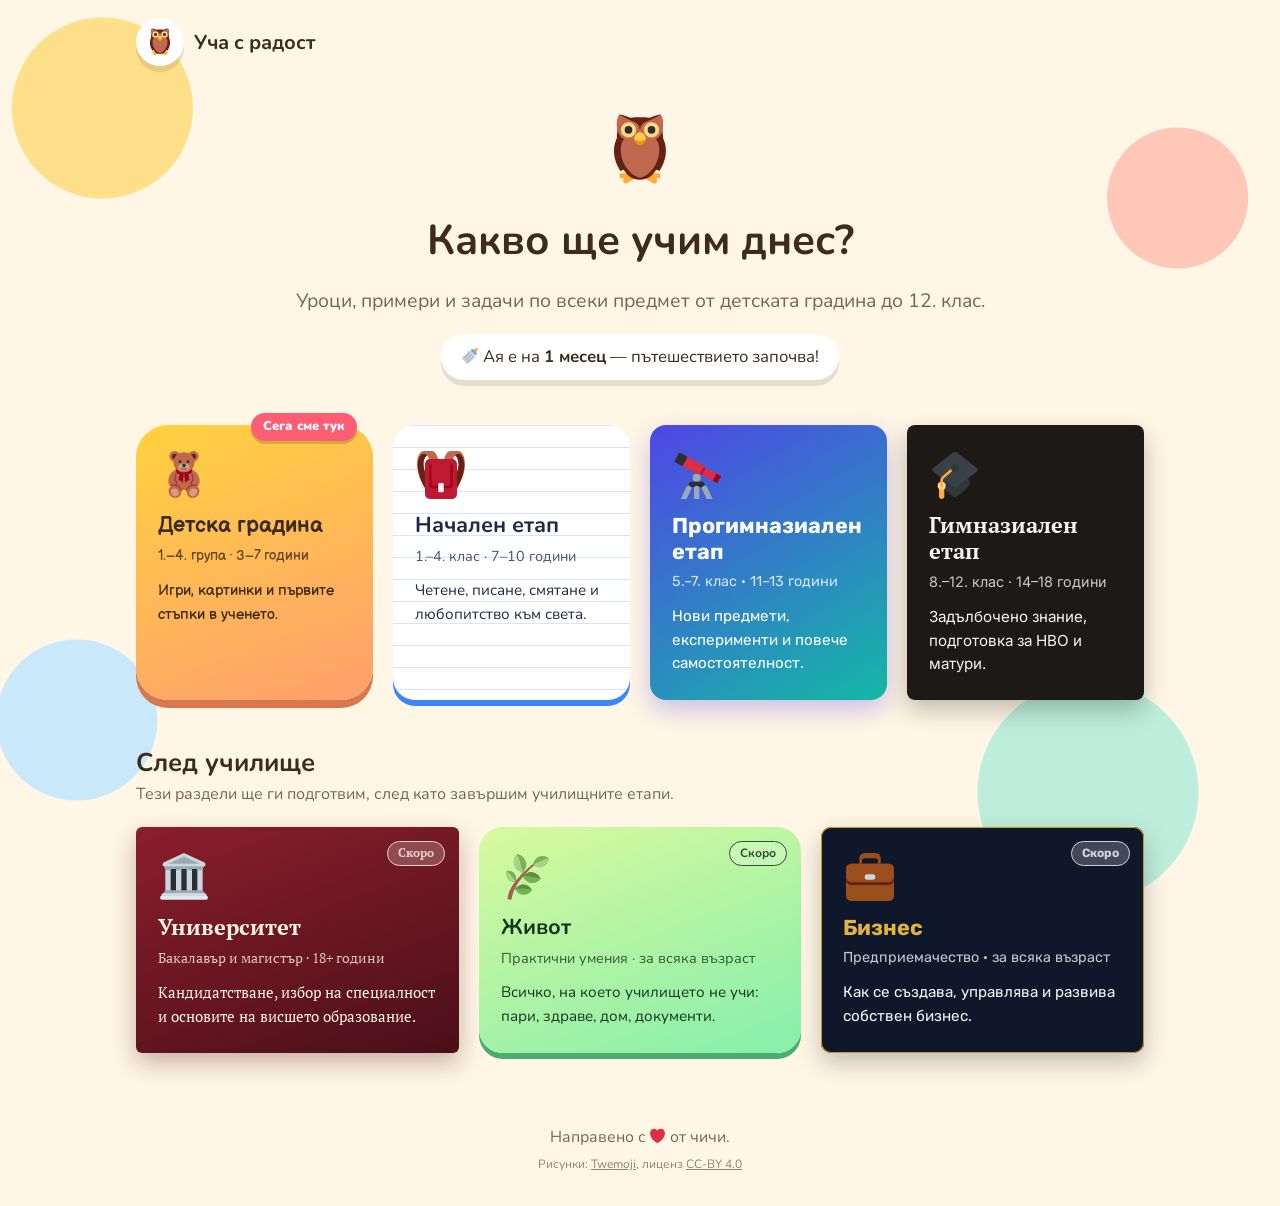
==== index.html @ 73df71e8 "10. клас: история (6), география (4), етика (5) Co-Authored-By: Claude Opus 5.5 <noreply@anthropic.c" ====
<!doctype html>
<html lang="bg">
<head>
  <meta charset="utf-8">
  <meta name="viewport" content="width=device-width, initial-scale=1">
  <title>Уча с радост</title>
  <meta name="description" content="Уроци, примери и задачи по всеки предмет от детската градина до 12. клас.">
  <link rel="icon" href="data:image/svg+xml,<svg xmlns='http://www.w3.org/2000/svg' viewBox='0 0 100 100'><text y='.9em' font-size='90'>🦉</text></svg>">
  <link rel="preconnect" href="https://fonts.googleapis.com">
  <link rel="preconnect" href="https://fonts.gstatic.com" crossorigin>
  <link href="https://fonts.googleapis.com/css2?family=Balsamiq+Sans:wght@400;700&family=Nunito:wght@400;700;900&family=Rubik:wght@400;500;700&family=Inter:wght@400;600;700&family=PT+Serif:wght@400;700&display=swap" rel="stylesheet">
  <link rel="stylesheet" href="css/style.css">
</head>
<body data-theme="home">
  <div id="birthday" class="birthday" role="status" hidden></div>

  <header class="site-header">
    <a class="logo" href="#/">
      <span class="logo-mark" aria-hidden="true">🦉</span>
      <span class="logo-text">Уча с радост</span>
    </a>
  </header>

  <main id="app" tabindex="-1"></main>

  <footer class="site-footer">
    Направено с ❤️ от чичи.
    <small class="credits">Рисунки: <a href="https://github.com/jdecked/twemoji" target="_blank" rel="noopener">Twemoji</a>, лиценз <a href="https://creativecommons.org/licenses/by/4.0/" target="_blank" rel="noopener">CC-BY 4.0</a></small>
  </footer>

  <script src="js/emoji-files.js"></script>
  <script src="js/emoji.js"></script>
  <script src="js/config.js"></script>
  <script src="js/birthday.js"></script>
  <script src="js/curriculum.js"></script>
  <!-- Уроци: всеки урок е отделен файл в js/lessons/ -->
  <script src="js/lessons/h-bel.js"></script>
  <script src="js/lessons/h-ist-geo-phil.js"></script>
  <script src="js/lessons/h-lang-inf-it.js"></script>
  <script src="js/lessons/h-math.js"></script>
  <script src="js/lessons/h-science-arts.js"></script>
  <script src="js/lessons/kg-art-aplikatsiya.js"></script>
  <script src="js/lessons/kg-art-cvetove.js"></script>
  <script src="js/lessons/kg-art-linii.js"></script>
  <script src="js/lessons/kg-art-shevitsi.js"></script>
  <script src="js/lessons/kg-bel-dyado-i-ryapa.js"></script>
  <script src="js/lessons/kg-bel-edno-i-mnogo.js"></script>
  <script src="js/lessons/kg-bel-gatanki.js"></script>
  <script src="js/lessons/kg-bel-kolko-zvuka.js"></script>
  <script src="js/lessons/kg-bel-moeto-ime.js"></script>
  <script src="js/lessons/kg-bel-opishi-igrachkata.js"></script>
  <script src="js/lessons/kg-bel-parvi-bukvi.js"></script>
  <script src="js/lessons/kg-bel-parvi-zvuk.js"></script>
  <script src="js/lessons/kg-bel-raka-za-pisane.js"></script>
  <script src="js/lessons/kg-bel-silno-tiho.js"></script>
  <script src="js/lessons/kg-bel-stihcheta.js"></script>
  <script src="js/lessons/kg-bel-vulshebni-dumichki.js"></script>
  <script src="js/lessons/kg-bel-zhitenata-pitka.js"></script>
  <script src="js/lessons/kg-math-blizo-daleche.js"></script>
  <script src="js/lessons/kg-math-broim-do-10.js"></script>
  <script src="js/lessons/kg-math-broim-do-5.js"></script>
  <script src="js/lessons/kg-math-chasti-na-denonoshtieto.js"></script>
  <script src="js/lessons/kg-math-dalgo-kaso.js"></script>
  <script src="js/lessons/kg-math-den-i-nosht.js"></script>
  <script src="js/lessons/kg-math-dni-na-sedmicata.js"></script>
  <script src="js/lessons/kg-math-edno-i-mnogo.js"></script>
  <script src="js/lessons/kg-math-figuri.js"></script>
  <script src="js/lessons/kg-math-golyamo-malko.js"></script>
  <script src="js/lessons/kg-math-gore-dolu.js"></script>
  <script src="js/lessons/kg-math-labirinti.js"></script>
  <script src="js/lessons/kg-math-lek-tezhak.js"></script>
  <script src="js/lessons/kg-math-mesetsi.js"></script>
  <script src="js/lessons/kg-math-myasto-v-redica.js"></script>
  <script src="js/lessons/kg-math-nalyavo-nadyasno.js"></script>
  <script src="js/lessons/kg-math-poravno.js"></script>
  <script src="js/lessons/kg-math-pravoagalnik.js"></script>
  <script src="js/lessons/kg-math-sabirane.js"></script>
  <script src="js/lessons/kg-math-vchera-dnes-utre.js"></script>
  <script src="js/lessons/kg-music-instrumenti.js"></script>
  <script src="js/lessons/kg-music-pevets.js"></script>
  <script src="js/lessons/kg-music-silno-tiho.js"></script>
  <script src="js/lessons/kg-music-tantsi.js"></script>
  <script src="js/lessons/kg-pe-kato-zhivotnite.js"></script>
  <script src="js/lessons/kg-pe-shtafeti.js"></script>
  <script src="js/lessons/kg-pe-topka.js"></script>
  <script src="js/lessons/kg-pe-vazhe.js"></script>
  <script src="js/lessons/kg-tech-kasane.js"></script>
  <script src="js/lessons/kg-tech-materiali.js"></script>
  <script src="js/lessons/kg-tech-oblichane.js"></script>
  <script src="js/lessons/kg-tech-sgavane.js"></script>
  <script src="js/lessons/kg-world-bulgaria.js"></script>
  <script src="js/lessons/kg-world-divi-zhivotni.js"></script>
  <script src="js/lessons/kg-world-domashni-zhivotni.js"></script>
  <script src="js/lessons/kg-world-higiena.js"></script>
  <script src="js/lessons/kg-world-praznitsi.js"></script>
  <script src="js/lessons/kg-world-priroda.js"></script>
  <script src="js/lessons/kg-world-profesii.js"></script>
  <script src="js/lessons/kg-world-rasteniya.js"></script>
  <script src="js/lessons/kg-world-semeystvo.js"></script>
  <script src="js/lessons/kg-world-sezoni.js"></script>
  <script src="js/lessons/kg-world-shte-badam-uchenik.js"></script>
  <script src="js/lessons/kg-world-svetofar.js"></script>
  <script src="js/lessons/m5-bel-math.js"></script>
  <script src="js/lessons/m5-math-chasove.js"></script>
  <script src="js/lessons/m5-bel-chasove.js"></script>
  <script src="js/lessons/m5-english-chasove.js"></script>
  <script src="js/lessons/m5-ist-geo-it.js"></script>
  <script src="js/lessons/m5-other-chasove.js"></script>
  <script src="js/lessons/m5-ist-geo.js"></script>
  <script src="js/lessons/m5-other.js"></script>
  <script src="js/lessons/m6-bel-math.js"></script>
  <script src="js/lessons/m6-math-chasove.js"></script>
  <script src="js/lessons/m6-bel-chasove.js"></script>
  <script src="js/lessons/m6-english-chasove.js"></script>
  <script src="js/lessons/m6-ist-geo-it.js"></script>
  <script src="js/lessons/m6-other-chasove.js"></script>
  <script src="js/lessons/m6-ist-geo.js"></script>
  <script src="js/lessons/m6-other.js"></script>
  <script src="js/lessons/m7-bel-math.js"></script>
  <script src="js/lessons/m7-math-chasove.js"></script>
  <script src="js/lessons/m7-bel-chasove.js"></script>
  <script src="js/lessons/m7-english-chasove.js"></script>
  <script src="js/lessons/m7-ist-geo-it.js"></script>
  <script src="js/lessons/m7-nauki-chasove.js"></script>
  <script src="js/lessons/m7-other-chasove.js"></script>
  <script src="js/lessons/h8-bel-math-chasove.js"></script>
  <script src="js/lessons/h8-lang-inf-it-chasove.js"></script>
  <script src="js/lessons/h8-ist-geo-phil-chasove.js"></script>
  <script src="js/lessons/h8-science-arts-chasove.js"></script>
  <script src="js/lessons/h9-bel-math-chasove.js"></script>
  <script src="js/lessons/h9-lang-inf-it-chasove.js"></script>
  <script src="js/lessons/h9-ist-geo-phil-chasove.js"></script>
  <script src="js/lessons/h9-science-arts-chasove.js"></script>
  <script src="js/lessons/h10-bel-math-chasove.js"></script>
  <script src="js/lessons/h10-lang-inf-it-chasove.js"></script>
  <script src="js/lessons/h10-ist-geo-phil-chasove.js"></script>
  <script src="js/lessons/m7-ist-geo.js"></script>
  <script src="js/lessons/m7-other.js"></script>
  <script src="js/lessons/p1-bel-bukva.js"></script>
  <script src="js/lessons/p1-bel-bukvi.js"></script>
  <script src="js/lessons/p1-bel-ezik.js"></script>
  <script src="js/lessons/p1-bel-predbukven.js"></script>
  <script src="js/lessons/p1-bel-sledbukven.js"></script>
  <script src="js/lessons/p1-izkustva.js"></script>
  <script src="js/lessons/p1-izkustva-chasove.js"></script>
  <script src="js/lessons/p1-math.js"></script>
  <script src="js/lessons/p1-math-chasove.js"></script>
  <script src="js/lessons/p1-math-do-20.js"></script>
  <script src="js/lessons/p1-world.js"></script>
  <script src="js/lessons/p1-rodinoznanie.js"></script>
  <script src="js/lessons/p2-bel.js"></script>
  <script src="js/lessons/p2-bel-chasove.js"></script>
  <script src="js/lessons/p2-english.js"></script>
  <script src="js/lessons/p2-english-chasove.js"></script>
  <script src="js/lessons/p2-izkustva.js"></script>
  <script src="js/lessons/p2-izkustva-chasove.js"></script>
  <script src="js/lessons/p2-math.js"></script>
  <script src="js/lessons/p2-math-chasove.js"></script>
  <script src="js/lessons/p2-world.js"></script>
  <script src="js/lessons/p2-rodinoznanie.js"></script>
  <script src="js/lessons/p3-bel.js"></script>
  <script src="js/lessons/p3-bel-chasove.js"></script>
  <script src="js/lessons/p3-english.js"></script>
  <script src="js/lessons/p3-english-chasove.js"></script>
  <script src="js/lessons/p3-izkustva.js"></script>
  <script src="js/lessons/p3-izkustva-chasove.js"></script>
  <script src="js/lessons/p3-math.js"></script>
  <script src="js/lessons/p3-math-chasove.js"></script>
  <script src="js/lessons/p3-nature.js"></script>
  <script src="js/lessons/p3-society.js"></script>
  <script src="js/lessons/p3-obshtestvo-priroda-km.js"></script>
  <script src="js/lessons/p4-bel.js"></script>
  <script src="js/lessons/p4-bel-chasove.js"></script>
  <script src="js/lessons/p4-english.js"></script>
  <script src="js/lessons/p4-english-chasove.js"></script>
  <script src="js/lessons/p4-izkustva.js"></script>
  <script src="js/lessons/p4-izkustva-chasove.js"></script>
  <script src="js/lessons/p4-math.js"></script>
  <script src="js/lessons/p4-math-chasove.js"></script>
  <script src="js/lessons/p4-nature.js"></script>
  <script src="js/lessons/p4-society.js"></script>
  <script src="js/lessons/p4-obshtestvo-priroda-km.js"></script>
  <script src="js/app.js"></script>
</body>
</html>
---- css/style.css ----
/* =========================================================
   Уча с радост — стилове
   Всеки етап има собствена тема (body[data-theme]):
   home    – началната страница
   kg      – детска градина: големи, кръгли, ярки, много картинки
   primary – 1.–4. клас: весело, „тетрадка на квадратчета“
   middle  – 5.–7. клас: по-изчистено и спокойно
   high    – 8.–12. клас: фокус върху текста, тъмен режим
   ========================================================= */

:root {
  --emoji: 'Apple Color Emoji', 'Segoe UI Emoji', 'Noto Color Emoji', sans-serif;
  --maxw: 1040px;
}

/* ---------- Теми ---------- */

body[data-theme="home"],
body[data-theme="kg"] {
  --bg: #fff6e5;
  --surface: #ffffff;
  --text: #3d2c1e;
  --muted: #7a6452;
  --primary: #ff6b4a;
  --primary-ink: #ffffff;
  --accent: #ffd23f;
  --ok: #2fbf71;
  --bad: #ff5d73;
  --line: rgba(61, 44, 30, .12);
  --radius: 28px;
  --radius-sm: 18px;
  --shadow: 0 6px 0 rgba(61, 44, 30, .12);
  --font-body: 'Balsamiq Sans', 'Comic Sans MS', system-ui, sans-serif;
  --font-head: 'Balsamiq Sans', 'Comic Sans MS', system-ui, sans-serif;
  --fs: 1.25rem;
  --border-w: 3px;
}

body[data-theme="home"] {
  --font-body: 'Nunito', system-ui, sans-serif;
  --font-head: 'Nunito', system-ui, sans-serif;
  --fs: 1.1rem;
}

body[data-theme="primary"] {
  --bg: #f5f9ff;
  --surface: #ffffff;
  --text: #1f2a44;
  --muted: #5b6785;
  --primary: #3a86ff;
  --primary-ink: #ffffff;
  --accent: #ffbe0b;
  --ok: #06a77d;
  --bad: #e5383b;
  --line: #d6e4ff;
  --radius: 20px;
  --radius-sm: 14px;
  --shadow: 0 4px 0 rgba(31, 42, 68, .1);
  --font-body: 'Nunito', system-ui, sans-serif;
  --font-head: 'Nunito', system-ui, sans-serif;
  --fs: 1.15rem;
  --border-w: 2px;
}

body[data-theme="middle"] {
  --bg: #f3f6fa;
  --surface: #ffffff;
  --text: #182033;
  --muted: #5c677d;
  --primary: #4f46e5;
  --primary-ink: #ffffff;
  --accent: #14b8a6;
  --ok: #059669;
  --bad: #dc2626;
  --line: #e2e8f0;
  --radius: 14px;
  --radius-sm: 10px;
  --shadow: 0 1px 2px rgba(16, 24, 40, .06), 0 4px 12px rgba(16, 24, 40, .06);
  --font-body: 'Rubik', system-ui, sans-serif;
  --font-head: 'Rubik', system-ui, sans-serif;
  --fs: 1.05rem;
  --border-w: 1px;
}

body[data-theme="high"] {
  --bg: #fafaf9;
  --surface: #ffffff;
  --text: #1c1917;
  --muted: #57534e;
  --primary: #1e3a8a;
  --primary-ink: #ffffff;
  --accent: #b45309;
  --ok: #15803d;
  --bad: #b91c1c;
  --line: #e7e5e4;
  --radius: 8px;
  --radius-sm: 6px;
  --shadow: none;
  --font-body: 'Inter', system-ui, sans-serif;
  --font-head: 'PT Serif', Georgia, serif;
  --fs: 1rem;
  --border-w: 1px;
}

@media (prefers-color-scheme: dark) {
  body[data-theme="high"] {
    --bg: #141414;
    --surface: #1d1d1d;
    --text: #e7e5e4;
    --muted: #a8a29e;
    --primary: #93c5fd;
    --primary-ink: #0b1220;
    --accent: #fbbf24;
    --ok: #4ade80;
    --bad: #f87171;
    --line: #2e2e2e;
  }
}

body[data-theme="uni"] {
  --bg: #f5f3f2;
  --surface: #ffffff;
  --text: #241a17;
  --muted: #6b5d58;
  --primary: #8b1e2d;
  --primary-ink: #ffffff;
  --accent: #c9a227;
  --ok: #15803d;
  --bad: #b91c1c;
  --line: #e6dfdc;
  --radius: 6px;
  --radius-sm: 4px;
  --shadow: 0 1px 3px rgba(36, 26, 23, .08);
  --font-body: 'Inter', system-ui, sans-serif;
  --font-head: 'PT Serif', Georgia, serif;
  --fs: 1rem;
  --border-w: 1px;
}

body[data-theme="life"] {
  --bg: #f1f8f2;
  --surface: #ffffff;
  --text: #17301f;
  --muted: #557060;
  --primary: #1f8a4c;
  --primary-ink: #ffffff;
  --accent: #f2b33d;
  --ok: #1f8a4c;
  --bad: #d64545;
  --line: #d5eadb;
  --radius: 18px;
  --radius-sm: 12px;
  --shadow: 0 2px 10px rgba(23, 48, 31, .07);
  --font-body: 'Nunito', system-ui, sans-serif;
  --font-head: 'Nunito', system-ui, sans-serif;
  --fs: 1.05rem;
  --border-w: 1px;
}

body[data-theme="business"] {
  --bg: #f4f5f7;
  --surface: #ffffff;
  --text: #0f172a;
  --muted: #5b6475;
  --primary: #0f172a;
  --primary-ink: #ffffff;
  --accent: #c99a1e;
  --ok: #15803d;
  --bad: #b91c1c;
  --line: #e2e5ea;
  --radius: 10px;
  --radius-sm: 6px;
  --shadow: 0 1px 2px rgba(15, 23, 42, .06);
  --font-body: 'Rubik', system-ui, sans-serif;
  --font-head: 'Rubik', system-ui, sans-serif;
  --fs: 1rem;
  --border-w: 1px;
}

@media (prefers-color-scheme: dark) {
  body[data-theme="uni"] {
    --bg: #171312;
    --surface: #211b19;
    --text: #efe7e4;
    --muted: #b3a5a0;
    --primary: #f08a96;
    --primary-ink: #1a0f10;
    --line: #362c29;
  }
  body[data-theme="business"] {
    --bg: #0d1117;
    --surface: #161b22;
    --text: #e6edf3;
    --muted: #9aa4b2;
    --primary: #e3b341;
    --primary-ink: #0d1117;
    --line: #2a313c;
  }
}

/* ---------- Основа ---------- */

*, *::before, *::after { box-sizing: border-box; }

html { -webkit-text-size-adjust: 100%; }

body {
  margin: 0;
  min-height: 100vh;
  display: flex;
  flex-direction: column;
  background: var(--bg);
  color: var(--text);
  font-family: var(--font-body);
  font-size: var(--fs);
  line-height: 1.55;
  transition: background-color .3s ease;
}

body[data-theme="home"],
body[data-theme="kg"] {
  background-color: var(--bg);
  background-image:
    radial-gradient(circle at 8% 12%, #ffe08a 0 90px, transparent 91px),
    radial-gradient(circle at 92% 22%, #ffc7b8 0 70px, transparent 71px),
    radial-gradient(circle at 85% 88%, #bdeedb 0 110px, transparent 111px),
    radial-gradient(circle at 6% 80%, #c9e9fb 0 80px, transparent 81px);
  background-attachment: fixed;
}

body[data-theme="primary"] {
  background-image:
    linear-gradient(var(--line) 1px, transparent 1px),
    linear-gradient(90deg, var(--line) 1px, transparent 1px);
  background-size: 28px 28px;
}

h1, h2, h3 { font-family: var(--font-head); line-height: 1.2; margin: 0 0 .5em; }
h1 { font-size: clamp(1.8rem, 5vw, 2.6rem); }
h2 { font-size: 1.45em; }
a { color: var(--primary); }

button { font: inherit; color: inherit; }

:focus-visible { outline: 3px solid var(--accent); outline-offset: 3px; }

/* ---------- Заглавна лента и долна част ---------- */

.site-header {
  max-width: var(--maxw);
  width: 100%;
  margin: 0 auto;
  padding: 18px 16px 6px;
}

.logo {
  display: inline-flex;
  align-items: center;
  gap: 10px;
  text-decoration: none;
  color: var(--text);
  font-family: var(--font-head);
  font-weight: 700;
  font-size: 1.25rem;
}
.logo-mark {
  font-family: var(--emoji);
  font-size: 1.8rem;
  display: grid;
  place-items: center;
  width: 48px;
  height: 48px;
  border-radius: 50%;
  background: var(--surface);
  box-shadow: var(--shadow);
}
body[data-theme="high"] .logo-mark { box-shadow: 0 0 0 1px var(--line); }

main {
  flex: 1;
  width: 100%;
  max-width: var(--maxw);
  margin: 0 auto;
  padding: 8px 16px 48px;
}
main:focus, main:focus-visible { outline: none; }
body[data-theme="high"] main { max-width: 820px; }

.site-footer {
  text-align: center;
  padding: 24px 16px 32px;
  color: var(--muted);
  font-size: .9em;
}

.credits { display: block; margin-top: 6px; font-size: .75rem; opacity: .8; }
.credits a { color: inherit; }

/* ---------- Общи елементи ---------- */

.lead { font-size: 1.1em; color: var(--muted); max-width: 60ch; }

.crumbs {
  display: flex;
  flex-wrap: wrap;
  gap: 6px;
  align-items: center;
  font-size: .85em;
  margin: 8px 0 18px;
  color: var(--muted);
}
.crumbs a { color: var(--muted); text-decoration: none; }
.crumbs a:hover { color: var(--primary); text-decoration: underline; }
.crumb-sep { opacity: .5; }

.btn {
  display: inline-flex;
  align-items: center;
  justify-content: center;
  gap: 8px;
  min-height: 48px;
  padding: 10px 22px;
  border-radius: 999px;
  border: var(--border-w) solid transparent;
  font-weight: 700;
  text-decoration: none;
  cursor: pointer;
  transition: transform .12s ease, box-shadow .12s ease;
}
.btn-primary { background: var(--primary); color: var(--primary-ink); box-shadow: var(--shadow); }
.btn-ghost { background: var(--surface); color: var(--text); border-color: var(--line); }
.btn:hover { transform: translateY(-2px); }
.btn:active { transform: translateY(1px); }
body[data-theme="high"] .btn { border-radius: var(--radius-sm); }

.speak {
  flex: none;
  display: inline-grid;
  place-items: center;
  width: 44px;
  height: 44px;
  margin-right: 10px;
  border-radius: 50%;
  border: var(--border-w) solid var(--line);
  background: var(--surface);
  font-family: var(--emoji);
  font-size: 1.2rem;
  cursor: pointer;
  vertical-align: middle;
  transition: transform .15s ease;
}
.speak:hover { transform: scale(1.1); }
body[data-theme="middle"] .speak,
body[data-theme="high"] .speak,
body[data-theme="uni"] .speak,
body[data-theme="business"] .speak { display: none; }

.empty {
  text-align: center;
  padding: 48px 16px;
  background: var(--surface);
  border-radius: var(--radius);
  box-shadow: var(--shadow);
  border: var(--border-w) solid var(--line);
}
.empty > span { font-family: var(--emoji); font-size: 3.5rem; display: block; }
.empty p { color: var(--muted); }

/* ---------- Начална страница ---------- */

.hero { text-align: center; padding: 16px 0 28px; }
.hero h1 { margin-top: 8px; }
.hero .lead { margin: 0 auto; }
.hero-owl {
  font-family: var(--emoji);
  font-size: 4.5rem;
  display: inline-block;
  animation: bob 3s ease-in-out infinite;
}
.age-pill {
  display: inline-block;
  margin-top: 18px;
  padding: 10px 20px;
  border-radius: 999px;
  background: var(--surface);
  box-shadow: var(--shadow);
  font-size: .95em;
}

.stage-grid {
  display: grid;
  grid-template-columns: repeat(auto-fit, minmax(220px, 1fr));
  gap: 20px;
}

/* Всяка карта показва стила на своя етап. */
.stage-card {
  position: relative;
  display: flex;
  flex-direction: column;
  gap: 6px;
  padding: 26px 22px 24px;
  text-decoration: none;
  color: var(--c-text);
  background: var(--c-bg);
  border-radius: var(--c-radius);
  font-family: var(--c-font);
  box-shadow: var(--c-shadow);
  transition: transform .18s ease, box-shadow .18s ease;
}
.stage-card:hover { transform: translateY(-4px) rotate(var(--c-tilt, 0deg)); }
.stage-emoji { font-family: var(--emoji); font-size: 3rem; line-height: 1; margin-bottom: 6px; }
.stage-name { font-size: 1.35rem; font-weight: 700; line-height: 1.2; }
.stage-meta { font-size: .9rem; opacity: .8; }
.stage-desc { font-size: .95rem; margin-top: 6px; }

.stage-card[data-stage="kg"] {
  --c-bg: linear-gradient(160deg, #ffd23f, #ff9f6e);
  --c-text: #3d2c1e;
  --c-radius: 32px;
  --c-font: 'Balsamiq Sans', system-ui, sans-serif;
  --c-shadow: 0 8px 0 #d9774f;
  --c-tilt: -1.5deg;
}
.stage-card[data-stage="primary"] {
  --c-bg: #ffffff linear-gradient(#d6e4ff 1px, transparent 1px) 0 0 / 100% 22px;
  --c-text: #1f2a44;
  --c-radius: 22px;
  --c-font: 'Nunito', system-ui, sans-serif;
  --c-shadow: 0 6px 0 #3a86ff;
  --c-tilt: 1deg;
}
.stage-card[data-stage="middle"] {
  --c-bg: linear-gradient(150deg, #4f46e5, #14b8a6);
  --c-text: #ffffff;
  --c-radius: 16px;
  --c-font: 'Rubik', system-ui, sans-serif;
  --c-shadow: 0 10px 24px rgba(79, 70, 229, .3);
}
.stage-card[data-stage="high"] {
  --c-bg: #1c1917;
  --c-text: #f5f5f4;
  --c-radius: 8px;
  --c-font: 'PT Serif', Georgia, serif;
  --c-shadow: 0 10px 24px rgba(0, 0, 0, .25);
}
.stage-card[data-stage="high"] .stage-desc,
.stage-card[data-stage="high"] .stage-meta { font-family: 'Inter', system-ui, sans-serif; }

.now-badge {
  position: absolute;
  top: -12px;
  right: 16px;
  padding: 4px 12px;
  border-radius: 999px;
  background: #ff5d73;
  color: #fff;
  font-family: 'Nunito', sans-serif;
  font-weight: 900;
  font-size: .8rem;
  box-shadow: 0 3px 0 rgba(0, 0, 0, .15);
  animation: wiggle 2.4s ease-in-out infinite;
}

.stage-card[data-stage="uni"] {
  --c-bg: linear-gradient(160deg, #8b1e2d, #4a0f18);
  --c-text: #fbf3e4;
  --c-radius: 6px;
  --c-font: 'PT Serif', Georgia, serif;
  --c-shadow: 0 10px 24px rgba(74, 15, 24, .3);
}
.stage-card[data-stage="life"] {
  --c-bg: linear-gradient(160deg, #d9f99d, #86efac);
  --c-text: #14361f;
  --c-radius: 24px;
  --c-font: 'Nunito', system-ui, sans-serif;
  --c-shadow: 0 6px 0 #4cae6e;
}
.stage-card[data-stage="business"] {
  --c-bg: #0f172a;
  --c-text: #f1f5f9;
  --c-radius: 10px;
  --c-font: 'Rubik', system-ui, sans-serif;
  --c-shadow: inset 0 0 0 1px #c99a1e, 0 10px 24px rgba(15, 23, 42, .25);
}
.stage-card[data-stage="business"] .stage-name { color: #e3b341; }

.soon-badge {
  position: absolute;
  top: 14px;
  right: 14px;
  padding: 2px 10px;
  border-radius: 999px;
  background: rgba(255, 255, 255, .25);
  border: 1px solid currentColor;
  font-size: .75rem;
  font-weight: 700;
  opacity: .85;
}

.after-school { margin-top: 48px; }
.after-school h2 { font-size: 1.6rem; margin-bottom: 4px; }
.after-school .lead { margin: 0 0 20px; font-size: 1rem; }

/* ---------- Рожден ден ---------- */

.birthday {
  background:
    radial-gradient(circle at 10% 30%, rgba(255, 255, 255, .55) 0 4px, transparent 5px),
    radial-gradient(circle at 30% 80%, rgba(255, 255, 255, .55) 0 3px, transparent 4px),
    radial-gradient(circle at 70% 20%, rgba(255, 255, 255, .55) 0 5px, transparent 6px),
    radial-gradient(circle at 90% 70%, rgba(255, 255, 255, .55) 0 3px, transparent 4px),
    linear-gradient(100deg, #ff8fab, #ffb86b 50%, #ffe066);
  color: #4a1430;
  font-family: 'Balsamiq Sans', 'Nunito', system-ui, sans-serif;
  box-shadow: 0 4px 0 rgba(74, 20, 48, .15);
}
.birthday-inner {
  max-width: var(--maxw);
  margin: 0 auto;
  padding: 14px 16px;
  display: flex;
  align-items: center;
  justify-content: center;
  gap: 16px;
  text-align: center;
}
.birthday-text { min-width: 0; }
.birthday-text p { margin: 0; }
.birthday-title { font-size: clamp(1.4rem, 4vw, 2rem); font-weight: 700; line-height: 1.2; }
.birthday-age { font-size: 1.1rem; font-weight: 700; }
.birthday-wish { font-size: 1.05rem; margin-top: 4px !important; max-width: 60ch; margin-inline: auto !important; }
.birthday-cake { font-family: var(--emoji); font-size: 2.8rem; flex: none; animation: bob 2s ease-in-out infinite; }
.birthday-cake:last-child { animation-delay: -1s; }
@media (max-width: 560px) {
  .birthday-cake { font-size: 2rem; }
}

/* ---------- Етап и предмет ---------- */

.page-head { display: flex; align-items: center; gap: 18px; margin-bottom: 8px; }
.page-head h1 { margin: 0; }
.page-sub { margin: 4px 0 0; color: var(--muted); font-size: .95em; }
.page-emoji {
  flex: none;
  font-family: var(--emoji);
  font-size: 2.8rem;
  width: 84px;
  height: 84px;
  display: grid;
  place-items: center;
  background: var(--surface);
  border-radius: var(--radius);
  box-shadow: var(--shadow);
  border: var(--border-w) solid var(--line);
}
.page-emoji.tinted { background: color-mix(in srgb, var(--c) 18%, var(--surface)); border-color: var(--c); }

.group-picker {
  display: inline-flex;
  align-items: center;
  gap: 10px;
  margin: 8px 0 4px;
  padding: 8px 8px 8px 16px;
  border-radius: 999px;
  background: var(--surface);
  border: var(--border-w) solid var(--line);
  box-shadow: var(--shadow);
  font-weight: 700;
}
.group-picker select {
  font: inherit;
  color: var(--text);
  padding: 8px 36px 8px 14px;
  border-radius: 999px;
  border: var(--border-w) solid var(--line);
  background: var(--bg) url("data:image/svg+xml,%3Csvg xmlns='http://www.w3.org/2000/svg' width='12' height='8'%3E%3Cpath d='M1 1l5 5 5-5' stroke='%23666' stroke-width='2' fill='none'/%3E%3C/svg%3E") no-repeat right 14px center;
  appearance: none;
  cursor: pointer;
  min-height: 44px;
}
body[data-theme="high"] .group-picker, body[data-theme="uni"] .group-picker { border-radius: var(--radius-sm); }

.subject-grid {
  display: grid;
  grid-template-columns: repeat(auto-fill, minmax(190px, 1fr));
  gap: 16px;
  margin-top: 20px;
}

.subject-card {
  display: flex;
  flex-direction: column;
  gap: 4px;
  padding: 20px;
  text-decoration: none;
  color: var(--text);
  background: var(--surface);
  border: var(--border-w) solid var(--line);
  border-radius: var(--radius);
  box-shadow: var(--shadow);
  transition: transform .15s ease, border-color .15s ease;
}
.subject-card:hover { transform: translateY(-3px); border-color: var(--c); }
.subject-emoji {
  font-family: var(--emoji);
  font-size: 2.2rem;
  width: 64px;
  height: 64px;
  display: grid;
  place-items: center;
  border-radius: var(--radius-sm);
  background: color-mix(in srgb, var(--c) 18%, var(--surface));
  margin-bottom: 8px;
}
.subject-name { font-weight: 700; line-height: 1.25; }
.subject-grades { font-size: .85em; color: var(--muted); }
.subject-count {
  margin-top: auto;
  padding-top: 10px;
  font-size: .85em;
  font-weight: 700;
  color: var(--c);
}
.subject-count.is-soon { color: var(--muted); font-weight: 400; }

/* Детска градина: огромни цветни плочки */
body[data-theme="kg"] .subject-grid { grid-template-columns: repeat(auto-fill, minmax(220px, 1fr)); gap: 22px; }
body[data-theme="kg"] .subject-card {
  align-items: center;
  text-align: center;
  background: color-mix(in srgb, var(--c) 22%, #fff);
  border-color: var(--c);
  box-shadow: 0 6px 0 var(--c);
}
body[data-theme="kg"] .subject-card:nth-child(odd):hover { transform: translateY(-4px) rotate(-1.5deg); }
body[data-theme="kg"] .subject-card:nth-child(even):hover { transform: translateY(-4px) rotate(1.5deg); }
body[data-theme="kg"] .subject-emoji { font-size: 3rem; width: 88px; height: 88px; border-radius: 50%; background: #fff; }

/* Гимназия: списък, не плочки */
body[data-theme="high"] .subject-grid { grid-template-columns: 1fr; gap: 0; border-top: 1px solid var(--line); }
body[data-theme="high"] .subject-card {
  flex-direction: row;
  align-items: center;
  gap: 14px;
  padding: 14px 4px;
  border: 0;
  border-bottom: 1px solid var(--line);
  border-radius: 0;
  background: transparent;
}
body[data-theme="high"] .subject-card:hover { transform: none; background: color-mix(in srgb, var(--c) 6%, transparent); }
body[data-theme="high"] .subject-emoji { width: 40px; height: 40px; font-size: 1.3rem; margin: 0; }
body[data-theme="high"] .subject-name { flex: 1; }
body[data-theme="high"] .subject-count { margin: 0; padding: 0; }

.topic-list { list-style: none; padding: 0; margin: 24px 0 0; display: grid; gap: 12px; }
.topic > a,
.topic.is-soon {
  display: flex;
  align-items: center;
  gap: 16px;
  padding: 16px 20px;
  background: var(--surface);
  border: var(--border-w) solid var(--line);
  border-radius: var(--radius);
  box-shadow: var(--shadow);
  text-decoration: none;
  color: var(--text);
}
.topic > a { border-color: var(--c); transition: transform .15s ease; }
.topic > a:hover { transform: translateX(4px); }
.topic.is-soon { opacity: .6; box-shadow: none; }
.topic-num {
  flex: none;
  width: 52px;
  height: 52px;
  display: grid;
  place-items: center;
  border-radius: 50%;
  background: color-mix(in srgb, var(--c) 20%, var(--surface));
  font-family: var(--font-head), var(--emoji);
  font-weight: 700;
  font-size: 1.3em;
}
.topic-title { flex: 1; font-weight: 700; }
.topic-tag { font-size: .85em; color: var(--muted); white-space: nowrap; }
.topic > a .topic-tag { color: var(--primary); font-weight: 700; }
.topic-tag.is-done { color: var(--ok) !important; }

/* ---------- Урок ---------- */

.lesson-head { text-align: center; margin: 4px 0 20px; }
.lesson-head h1 { margin-bottom: 4px; }
.lesson-emoji {
  display: inline-block;
  font-family: var(--emoji);
  font-size: 4rem;
  animation: bob 3s ease-in-out infinite;
}

.say { display: flex; align-items: center; margin: 12px 0; }
.say.intro {
  font-size: 1.15em;
  padding: 18px 22px;
  background: var(--surface);
  border-radius: var(--radius);
  box-shadow: var(--shadow);
  border: var(--border-w) solid var(--line);
}

.parent-tip {
  margin: 16px 0;
  padding: 12px 18px;
  border-radius: var(--radius-sm);
  background: color-mix(in srgb, var(--accent) 18%, var(--surface));
  font-size: .9em;
}
.parent-tip summary { cursor: pointer; font-weight: 700; }
.parent-tip p { margin: 8px 0 2px; }

.lesson-section {
  margin: 24px 0;
  padding: 24px;
  background: var(--surface);
  border-radius: var(--radius);
  box-shadow: var(--shadow);
  border: var(--border-w) solid var(--line);
}
.lesson-section h2 { display: flex; align-items: center; gap: 12px; }
.step {
  flex: none;
  display: grid;
  place-items: center;
  width: 44px;
  height: 44px;
  border-radius: 50%;
  background: var(--accent);
  color: var(--text);
  font-size: .8em;
  font-family: var(--font-head), var(--emoji);
}

/* Картинки (броими предмети) */
.pic {
  display: flex;
  flex-wrap: wrap;
  justify-content: center;
  gap: 10px;
  font-family: var(--emoji);
  font-size: 3.4rem;
  line-height: 1;
  margin: 12px 0;
}
.pic-item { display: inline-block; animation: popIn .4s cubic-bezier(.3, 1.6, .5, 1) both; animation-delay: calc(var(--i) * 90ms); }
.pic-small { font-size: 1.6rem; gap: 4px; margin: 6px 0 0; }
.pic-task { font-size: 4rem; padding: 12px; }

.pic-seq { gap: 14px; font-family: var(--font-head); font-weight: 700; }
.seq-item {
  display: grid;
  place-items: center;
  width: 72px;
  height: 72px;
  border-radius: var(--radius-sm);
  background: color-mix(in srgb, var(--primary) 14%, var(--surface));
  font-size: 2.4rem;
}
.seq-item.is-word { width: auto; min-width: 72px; padding: 0 .5em; font-size: 1.5rem; }
.seq-item.is-mystery { background: var(--accent); animation: wiggle 1.6s ease-in-out infinite; }

/* Картички с числа */
.number-cards {
  display: grid;
  grid-template-columns: repeat(auto-fit, minmax(150px, 1fr));
  gap: 14px;
  margin-top: 16px;
}
.number-card {
  display: flex;
  flex-direction: column;
  align-items: center;
  padding: 16px 10px;
  border-radius: var(--radius);
  border: var(--border-w) solid var(--line);
  background: var(--bg);
  cursor: pointer;
  transition: transform .15s ease;
}
.number-card:hover { transform: translateY(-3px); }
.number-card:nth-child(5n+1) { background: #ffe3dc; }
.number-card:nth-child(5n+2) { background: #fff3c4; }
.number-card:nth-child(5n+3) { background: #d8f3ff; }
.number-card:nth-child(5n+4) { background: #ffe0ef; }
.number-card:nth-child(5n+5) { background: #dcf7e9; }
.nc-digit { font-family: var(--font-head); font-size: 3.4rem; font-weight: 700; line-height: 1; }
.nc-word { font-size: 1.1em; margin-top: 2px; }
.number-card.is-pop { animation: pop .45s ease; }
.number-card .pic-small { gap: 1px; font-size: 1.25rem; max-width: 6.5em; }

/* Броене заедно */
.count-along { text-align: center; }
.ca-items { display: flex; flex-wrap: wrap; justify-content: center; gap: 14px; margin: 16px 0 6px; }
.ca-item {
  position: relative;
  width: 96px;
  height: 96px;
  border-radius: 50%;
  border: var(--border-w) dashed var(--line);
  background: var(--bg);
  font-family: var(--emoji);
  font-size: 3rem;
  cursor: pointer;
  transition: transform .15s ease, background .2s ease;
}
.ca-item:hover { transform: scale(1.06); }
.ca-item.is-counted { border-style: solid; border-color: var(--ok); background: color-mix(in srgb, var(--ok) 14%, var(--surface)); animation: pop .4s ease; }
.ca-badge {
  position: absolute;
  top: -8px;
  right: -8px;
  min-width: 36px;
  height: 36px;
  display: grid;
  place-items: center;
  border-radius: 50%;
  background: var(--primary);
  color: var(--primary-ink);
  font-family: var(--font-head);
  font-weight: 700;
  font-size: 1.2rem;
  transform: scale(0);
  transition: transform .25s cubic-bezier(.3, 1.6, .5, 1);
}
.ca-item.is-counted .ca-badge { transform: scale(1); }
.ca-status { font-size: 1.3em; font-weight: 700; min-height: 1.6em; }
.ca-status.is-done { color: var(--ok); }
.ca-reset { margin-top: 4px; }

/* Задачи */
.task { text-align: center; }
.task-dots { display: flex; justify-content: center; gap: 8px; margin-bottom: 14px; }
.dot { width: 14px; height: 14px; border-radius: 50%; background: var(--line); transition: all .25s ease; }
.dot.is-done { background: var(--ok); }
.dot.is-current { background: var(--accent); transform: scale(1.35); }
.task-q { display: flex; align-items: center; justify-content: center; font-size: 1.35em; font-weight: 700; margin: 6px 0; }

.options { display: flex; flex-wrap: wrap; justify-content: center; gap: 14px; margin: 18px 0 8px; }
.option {
  min-width: 96px;
  min-height: 96px;
  padding: 12px 18px;
  border-radius: var(--radius);
  border: var(--border-w) solid var(--line);
  background: var(--surface);
  box-shadow: var(--shadow);
  cursor: pointer;
  transition: transform .12s ease, border-color .15s ease;
}
.option:hover:not(:disabled) { transform: translateY(-3px); border-color: var(--primary); }
.option:disabled { cursor: default; opacity: .55; }
.option-label { font-family: var(--font-head); font-size: 2.6rem; font-weight: 700; }
.options.has-pictures .option { min-width: 140px; }
.option.is-right { border-color: var(--ok); background: color-mix(in srgb, var(--ok) 16%, var(--surface)); opacity: 1 !important; animation: pop .4s ease; }
.option.is-wrong { border-color: var(--bad); animation: shake .4s ease; }

.feedback { min-height: 1.6em; font-weight: 700; font-size: 1.15em; }
.feedback.is-right { color: var(--ok); }
.feedback.is-wrong { color: var(--bad); }
.task-actions { display: flex; flex-wrap: wrap; justify-content: center; gap: 12px; margin-top: 10px; }

.finish { text-align: center; padding: 10px 0; }
.confetti { font-family: var(--emoji); font-size: 2.8rem; letter-spacing: 6px; animation: bob 1.5s ease-in-out infinite; }
.stars { font-family: var(--emoji); font-size: 2.6rem; letter-spacing: 4px; margin: 6px 0 14px; }
.stars span { filter: grayscale(1); opacity: .3; }
.stars span.on { filter: none; opacity: 1; display: inline-block; animation: popIn .5s cubic-bezier(.3, 1.6, .5, 1) both; }
.stars span.on:nth-child(2) { animation-delay: .1s; }
.stars span.on:nth-child(3) { animation-delay: .2s; }
.stars span.on:nth-child(4) { animation-delay: .3s; }
.stars span.on:nth-child(5) { animation-delay: .4s; }

/* По-големите етапи: по-малко декорация */
body[data-theme="middle"] .lesson-emoji,
body[data-theme="high"] .lesson-emoji { font-size: 2.4rem; animation: none; }
body[data-theme="high"] .lesson-head { text-align: left; }
body[data-theme="high"] .lesson-section { box-shadow: none; padding: 20px 0; background: transparent; border: 0; border-top: 1px solid var(--line); border-radius: 0; }
body[data-theme="high"] .step { background: transparent; border: 1px solid var(--line); width: 34px; height: 34px; }

/* ---------- Рисунки (Twemoji) ---------- */

img.emo {
  width: 1em;
  height: 1em;
  margin: 0 .05em;
  vertical-align: -0.125em;
  display: inline-block;
  user-select: none;
}

/* ---------- Още видове картинки и блокове ---------- */

.pic-big { font-size: 5rem; gap: 14px; }
.pic-task.pic-big { font-size: 5.5rem; }

.pic-scene {
  position: relative;
  height: var(--h, 11em);
  max-width: 22em;
  margin: 12px auto;
  font-size: 1rem;
  border-radius: var(--radius);
  background: linear-gradient(#e6f6ff 0 72%, #dff3d8 72%);
  border: var(--border-w) solid var(--line);
  overflow: hidden;
}
.scene-item {
  position: absolute;
  transform: translate(-50%, -50%);
  font-size: calc(3rem * var(--s, 1));
  line-height: 1;
}

.pic-cards {
  display: grid;
  grid-template-columns: repeat(auto-fill, minmax(140px, 1fr));
  gap: 14px;
  margin-top: 16px;
}
.pic-card {
  display: flex;
  flex-direction: column;
  align-items: center;
  gap: 4px;
  padding: 16px 10px 14px;
  border-radius: var(--radius);
  border: var(--border-w) solid var(--line);
  background: color-mix(in srgb, var(--card, var(--accent)) 16%, var(--surface));
  cursor: pointer;
  text-align: center;
  transition: transform .15s ease;
}
.pic-card:hover { transform: translateY(-3px); }
.pic-card.is-pop { animation: pop .45s ease; }
.pc-pic { font-size: 3.2rem; line-height: 1.1; }
.pc-label { font-weight: 700; font-size: 1.05em; line-height: 1.2; }
.pc-sub { font-size: .85em; color: var(--muted); }
.tone-card .pc-sub { color: var(--primary); font-weight: 700; }

.story { list-style: none; padding: 0; margin: 16px 0 0; display: grid; gap: 14px; counter-reset: panel; }
.story-panel {
  counter-increment: panel;
  display: flex;
  align-items: center;
  gap: 16px;
  padding: 14px 16px;
  border-radius: var(--radius);
  background: var(--bg);
  border: var(--border-w) solid var(--line);
  position: relative;
}
.story-panel::before {
  content: counter(panel);
  position: absolute;
  top: -10px;
  left: -10px;
  width: 30px;
  height: 30px;
  display: grid;
  place-items: center;
  border-radius: 50%;
  background: var(--primary);
  color: var(--primary-ink);
  font-weight: 700;
  font-size: .9rem;
}
.sp-pic { flex: none; font-size: 3rem; line-height: 1; white-space: nowrap; }
.sp-text { display: flex; align-items: center; margin: 0; min-width: 0; }

.sound-btn { margin: 6px auto 4px; }
.option { display: inline-flex; flex-direction: column; align-items: center; justify-content: center; gap: 4px; }
.option-pic { font-size: calc(3.4rem * var(--os, 1)); line-height: 1.1; white-space: nowrap; }
.option-pic + .option-label { font-size: 1.1rem; }
.options.has-words .option-label { font-size: 1.5rem; }
.options.has-pictures .option-label { font-size: 1.1rem; }

.topic-group { margin-top: 28px; }
.group-title { display: flex; align-items: center; gap: 12px; font-size: 1.3em; margin-bottom: 0; }
.group-badge {
  display: grid;
  place-items: center;
  width: 40px;
  height: 40px;
  border-radius: 50%;
  background: var(--accent);
  font-size: .9em;
}
.topic-title small { display: block; font-weight: 400; font-size: .8em; color: var(--muted); }


/* Редове за сравняване, ленти, мрежа */
.pic-rows { display: grid; gap: 8px; justify-content: center; margin: 12px 0; font-size: 2.6rem; }
.pic-row { display: flex; gap: 10px; }
.pic-row > span { width: 1.2em; text-align: center; line-height: 1.1; }
.pic-small.pic-rows { font-size: 1.5rem; gap: 4px; }
.pic-small.pic-rows .pic-row { gap: 4px; }

.pic-bars { display: grid; gap: 12px; width: min(100%, 22em); margin: 14px auto; }
.bar {
  display: block;
  height: 26px;
  border-radius: 999px;
  background: var(--bar);
  box-shadow: inset 0 -4px 0 rgba(0, 0, 0, .12);
}
.pic-small.pic-bars { width: 9em; gap: 6px; margin: 4px 0; }
.pic-small .bar { height: 16px; }

.pic-grid {
  font-size: 1rem;
  display: grid;
  grid-template-columns: repeat(var(--cols), 1fr);
  width: min(100%, calc(var(--cols) * 3.6em));
  margin: 12px auto;
  border: 2px solid var(--line);
  border-radius: var(--radius-sm);
  overflow: hidden;
  background: var(--surface);
}
.grid-cell {
  aspect-ratio: 1;
  display: grid;
  place-items: center;
  font-size: 2rem;
  border-right: 1px solid var(--line);
  border-bottom: 1px solid var(--line);
}
.grid-cell.is-marked { background: color-mix(in srgb, var(--accent) 35%, var(--surface)); }

/* Табло за рисуване */
.draw { margin-top: 14px; }
.draw-board {
  position: relative;
  width: 100%;
  max-width: 640px;
  margin: 0 auto;
  border-radius: var(--radius);
  border: var(--border-w) solid var(--line);
  background: #fff;
  overflow: hidden;
  touch-action: none;
}
.draw-guides { position: absolute; inset: 0; width: 100%; height: 100%; }
.draw-guides path {
  fill: none;
  stroke: #b9c3d3;
  stroke-width: 5px;
  stroke-dasharray: 10 10;
  stroke-linecap: round;
  stroke-linejoin: round;
  vector-effect: non-scaling-stroke;
}
.draw-guides path.wall { stroke: #3d2c1e; stroke-width: 6px; stroke-dasharray: none; }
.draw-mark { position: absolute; transform: translate(-50%, -50%); font-size: clamp(1.4rem, 5vw, 2.4rem); pointer-events: none; z-index: 1; }
.draw-board canvas { position: absolute; inset: 0; width: 100%; height: 100%; cursor: crosshair; }
.draw-tools { display: flex; flex-wrap: wrap; justify-content: center; align-items: center; gap: 10px; margin-top: 10px; }
.draw-color {
  width: 40px;
  height: 40px;
  border-radius: 50%;
  border: 3px solid #fff;
  background: var(--dc);
  box-shadow: 0 0 0 2px var(--line);
  cursor: pointer;
}
.draw-color.is-active { box-shadow: 0 0 0 3px var(--text); transform: scale(1.1); }

.caption { text-align: center; font-weight: 700; margin: 0 0 8px; }

@media (max-width: 560px) {
  .pic-big { font-size: 3.8rem; }
  .pic-cards { grid-template-columns: repeat(2, 1fr); }
  .pc-pic { font-size: 2.6rem; }
  .sp-pic { font-size: 2.3rem; }
  .story-panel { gap: 10px; padding: 12px; }
  .option-pic { font-size: calc(2.6rem * var(--os, 1)); }
}

/* ---------- Анимации ---------- */

@keyframes bob { 0%, 100% { transform: translateY(0); } 50% { transform: translateY(-8px); } }
@keyframes wiggle { 0%, 100% { transform: rotate(0); } 25% { transform: rotate(-4deg); } 75% { transform: rotate(4deg); } }
@keyframes pop { 0% { transform: scale(1); } 40% { transform: scale(1.15); } 100% { transform: scale(1); } }
@keyframes popIn { from { transform: scale(0); opacity: 0; } to { transform: scale(1); opacity: 1; } }
@keyframes shake { 0%, 100% { transform: translateX(0); } 20%, 60% { transform: translateX(-8px); } 40%, 80% { transform: translateX(8px); } }

@media (prefers-reduced-motion: reduce) {
  *, *::before, *::after { animation: none !important; transition: none !important; }
}

/* ---------- Телефони ---------- */

@media (max-width: 560px) {
  .page-emoji { width: 64px; height: 64px; font-size: 2.1rem; }
  .lesson-section { padding: 18px 14px; }
  .pic { font-size: 2.6rem; }
  .pic-task { font-size: 3rem; }
  .ca-item { width: 78px; height: 78px; font-size: 2.4rem; }
  .option { min-width: 80px; min-height: 80px; }
  .options.has-pictures .option { min-width: 110px; }
  .number-cards { grid-template-columns: repeat(auto-fit, minmax(120px, 1fr)); }
  body[data-theme="kg"] .subject-grid { grid-template-columns: repeat(2, 1fr); gap: 14px; }
  body[data-theme="kg"] .subject-emoji { width: 64px; height: 64px; font-size: 2.2rem; }
  body[data-theme="kg"] .subject-card { padding: 16px 10px; }
}

/* ---------- Блокове с повече текст (5.–12. клас) ---------- */

.rule-box {
  margin: 14px 0;
  padding: 12px 16px;
  border-left: 4px solid var(--primary);
  background: color-mix(in srgb, var(--primary) 7%, var(--surface));
  border-radius: var(--radius-sm);
}
.rule-box p { margin: 0; }
.rule-box .rule-title { font-weight: 700; margin-bottom: 4px; color: var(--primary); }

.text-list { margin: 10px 0; padding-left: 1.4em; }
.text-list li { margin: 4px 0; }

.table-wrap { overflow-x: auto; margin: 12px 0; -webkit-overflow-scrolling: touch; }
.data-table { border-collapse: collapse; width: 100%; font-size: .95em; }
.data-table th, .data-table td { border: 1px solid var(--line); padding: 8px 10px; text-align: left; vertical-align: top; }
.data-table th { background: color-mix(in srgb, var(--primary) 9%, var(--surface)); font-weight: 700; }
.data-table tbody tr:nth-child(even) td { background: color-mix(in srgb, var(--line) 35%, var(--surface)); }

.timeline { list-style: none; margin: 12px 0; padding: 0 0 0 14px; border-left: 3px solid var(--accent); }
.timeline li { position: relative; display: flex; gap: 12px; padding: 6px 0 10px 10px; }
.timeline li::before {
  content: ''; position: absolute; left: -22px; top: 12px;
  width: 13px; height: 13px; border-radius: 50%;
  background: var(--surface); border: 3px solid var(--accent);
}
.timeline .tl-year { flex: 0 0 auto; min-width: 5.5em; font-weight: 700; color: var(--primary); }
@media (max-width: 520px) {
  .timeline li { flex-direction: column; gap: 2px; }
}

/* По-големите: стъпките често са формули — по-дребни и с пренасяне на телефон */
body[data-theme="middle"] .sp-pic,
body[data-theme="high"] .sp-pic { font-size: 1.7rem; font-weight: 700; }
@media (max-width: 520px) {
  body[data-theme="middle"] .story-panel,
  body[data-theme="high"] .story-panel { flex-direction: column; align-items: flex-start; gap: 6px; }
  body[data-theme="middle"] .sp-pic,
  body[data-theme="high"] .sp-pic { font-size: 1.4rem; white-space: normal; }
}

.code-block { margin: 12px 0; border-radius: var(--radius-sm); overflow: hidden; border: 1px solid var(--line); }
.code-block figcaption { font: 600 .8rem/1 var(--font-body); padding: 8px 12px; background: #1e293b; color: #94a3b8; letter-spacing: .04em; text-transform: uppercase; }
.code-block pre { margin: 0; padding: 12px 14px; background: #0f172a; color: #e2e8f0; overflow-x: auto; font: .92rem/1.55 ui-monospace, 'SFMono-Regular', Menlo, Consolas, monospace; }

/* =========================================================
   Оформления по етапи — всеки етап има своя „стая“:
   kg      – игрална: небе, трева, балончета, говорещ бухал
   primary – раница: тетрадки на рафт, разграфени листове, табове
   middle  – приложение: странично меню, статистика, напредък
   high    – учебник: съдържание, глави, параграфи, бележки в полето
   ========================================================= */

/* ---------- Превключвател на клас/група ---------- */

.group-switch { display: flex; flex-wrap: wrap; gap: 8px; margin: 14px 0 22px; }
.gs-btn { cursor: pointer; border: 0; background: none; }

/* ---------- Детска градина: игрална стая ---------- */

body[data-theme="kg"] {
  --bg: #dff3ff;
  background-color: #dff3ff;
  background-image:
    radial-gradient(ellipse 120px 46px at 12% 9%, #fff 98%, transparent),
    radial-gradient(ellipse 80px 34px at 18% 6%, #fff 98%, transparent),
    radial-gradient(ellipse 140px 50px at 82% 14%, #fff 98%, transparent),
    radial-gradient(ellipse 90px 36px at 76% 10%, #fff 98%, transparent),
    radial-gradient(circle at 94% 4%, #ffd23f 0 54px, #ffe58a 55px 70px, transparent 71px),
    linear-gradient(#bfe6ff, #e8f7ff 70%);
  background-attachment: fixed;
}
body[data-theme="kg"]::after {
  content: ''; position: fixed; left: 0; right: 0; bottom: 0; height: 70px; z-index: -1;
  background:
    radial-gradient(circle at 20px 0, transparent 22px, #7ccf5b 23px) 0 0 / 40px 70px repeat-x;
  pointer-events: none;
}
body[data-theme="kg"] main { padding-bottom: 90px; }
body[data-theme="kg"] .site-footer { position: relative; z-index: 1; color: #2f5d1e; }
body[data-theme="kg"] .logo-mark { width: 64px; height: 64px; font-size: 2.4rem; }
body[data-theme="kg"] .logo-text { font-size: 1.5rem; }

.mascot-say { display: flex; align-items: flex-end; gap: 14px; margin: 10px 0 18px; }
.mascot-say .mascot {
  flex: none; font-family: var(--emoji); font-size: 4.4rem; line-height: 1;
  animation: bob 3s ease-in-out infinite;
}
.mascot-say .bubble,
.mascot-say .say {
  position: relative; margin: 0; padding: 16px 20px;
  background: #fff; border-radius: 26px; border: 3px solid #3d2c1e;
  font-size: 1.35rem; box-shadow: 0 5px 0 rgba(61, 44, 30, .15);
}
.mascot-say .bubble::before,
.mascot-say .say::before {
  content: ''; position: absolute; left: -16px; bottom: 18px;
  border: 10px solid transparent; border-right: 14px solid #3d2c1e;
}
.mascot-say .say { flex: 1; }

.gs-kg .gs-btn {
  display: grid; justify-items: center; gap: 2px; min-width: 104px;
  padding: 10px 14px; border-radius: 24px; background: #fff;
  border: 3px solid rgba(61, 44, 30, .18); box-shadow: 0 5px 0 rgba(61, 44, 30, .12);
  transition: transform .15s ease;
}
.gs-kg .gs-pic { font-family: var(--emoji); font-size: 2rem; line-height: 1.1; }
.gs-kg .gs-name { font-weight: 700; }
.gs-kg small { color: var(--muted); font-size: .8rem; }
.gs-kg .gs-btn.is-active { border-color: var(--primary); background: #fff3d6; transform: translateY(-3px) rotate(-2deg); }

.kg-bubbles { display: grid; grid-template-columns: repeat(auto-fill, minmax(170px, 1fr)); gap: 26px 18px; padding: 8px 0 20px; }
.kg-bubble {
  aspect-ratio: 1; border-radius: 50%; display: grid; place-content: center; justify-items: center; gap: 4px;
  text-decoration: none; color: var(--text); text-align: center; padding: 14px;
  background: radial-gradient(circle at 32% 28%, #fff 0 18%, color-mix(in srgb, var(--c) 28%, #fff) 60%, color-mix(in srgb, var(--c) 45%, #fff));
  border: 4px solid var(--c); box-shadow: 0 8px 0 color-mix(in srgb, var(--c) 55%, #3d2c1e);
  transition: transform .2s cubic-bezier(.3, 1.6, .5, 1);
}
.kg-bubble:nth-child(3n+1) { transform: rotate(-3deg); }
.kg-bubble:nth-child(3n+2) { transform: rotate(2deg) translateY(10px); }
.kg-bubble:hover, .kg-bubble:focus-visible { transform: scale(1.07) rotate(0); }
.kg-bubble-pic { font-family: var(--emoji); font-size: 3.4rem; line-height: 1; }
.kg-bubble-name { font-weight: 700; font-size: 1.05rem; line-height: 1.15; }
.kg-bubble-stars { font-family: var(--emoji); font-size: .95rem; min-height: 1.2em; }

.kg-cards { display: grid; grid-template-columns: repeat(auto-fill, minmax(190px, 1fr)); gap: 18px; margin: 10px 0 26px; }
.kg-card {
  display: grid; justify-items: center; gap: 8px; padding: 18px 12px 14px; text-align: center;
  background: #fff; border-radius: 30px; text-decoration: none; color: var(--text);
  border: 4px solid color-mix(in srgb, var(--c) 60%, #fff); box-shadow: 0 7px 0 color-mix(in srgb, var(--c) 40%, #ddd);
  transition: transform .2s cubic-bezier(.3, 1.6, .5, 1);
}
.kg-card:hover, .kg-card:focus-visible { transform: translateY(-5px) rotate(-1deg); }
.kg-card.is-soon { opacity: .55; }
.kg-card-pic { font-family: var(--emoji); font-size: 4rem; line-height: 1; width: 110px; height: 110px; display: grid; place-items: center; border-radius: 50%; background: color-mix(in srgb, var(--c) 18%, #fff); }
.kg-card-title { font-weight: 700; font-size: 1.1rem; line-height: 1.2; }
.kg-card-stars { font-family: var(--emoji); font-size: .95rem; padding: 4px 12px; border-radius: 99px; background: #fff3d6; }
body[data-theme="kg"] .group-title { font-size: 1.3rem; }

body[data-theme="kg"] .kg-lesson-head { margin-top: 6px; }
body[data-theme="kg"] .lesson-section { border: 4px solid #fff; border-radius: 34px; box-shadow: 0 8px 0 rgba(61, 44, 30, .12); }
body[data-theme="kg"] .lesson-section h2 .step { width: 48px; height: 48px; font-size: 1.4rem; }
body[data-theme="kg"] .option { border-radius: 30px; min-height: 96px; }

/* ---------- 1.–4. клас: раница и тетрадки ---------- */

.nb-head { display: flex; align-items: center; gap: 16px; margin: 8px 0 6px; }
.nb-head-pic { font-family: var(--emoji); font-size: 3.4rem; transform: rotate(-6deg); }
.nb-head h1 { margin: 0; }

.gs-tabs { gap: 4px; margin-bottom: 0; border-bottom: 3px solid var(--primary); padding-left: 10px; }
.gs-tabs .gs-btn {
  padding: 10px 18px 8px; border-radius: 14px 14px 0 0; background: #e3ecff; color: var(--muted);
  font-weight: 700; border: 2px solid #c9d8ff; border-bottom: 0; transform: translateY(3px);
}
.gs-tabs .gs-btn.is-active { background: var(--primary); color: #fff; border-color: var(--primary); }

.nb-shelf {
  display: grid; grid-template-columns: repeat(auto-fill, minmax(170px, 1fr)); gap: 30px 20px;
  padding: 26px 14px 34px; margin-bottom: 20px;
  background: linear-gradient(transparent calc(100% - 16px), #c98d55 calc(100% - 16px), #a8703f calc(100% - 4px), #8a5a31 100%);
}
.nb-book {
  min-width: 0;
  position: relative; aspect-ratio: 3 / 4; border-radius: 6px 14px 14px 6px; text-decoration: none; color: var(--text);
  display: grid; align-content: space-between; justify-items: center; padding: 22px 12px 12px 22px;
  background:
    repeating-linear-gradient(45deg, rgba(255, 255, 255, .12) 0 6px, transparent 6px 12px),
    var(--c);
  box-shadow: inset 12px 0 0 rgba(0, 0, 0, .18), 0 8px 14px rgba(31, 42, 68, .18);
  transition: transform .2s ease;
}
.nb-book::before {
  content: ''; position: absolute; left: 4px; top: 10px; bottom: 10px; width: 4px;
  background: radial-gradient(circle, #e9eef7 0 2px, transparent 3px) 0 0 / 4px 14px repeat-y;
}
.nb-book:hover, .nb-book:focus-visible { transform: translateY(-8px) rotate(-1.5deg); }
.nb-label {
  display: grid; justify-items: center; gap: 4px; width: 100%; padding: 10px 8px; text-align: center;
  background: #fff; border-radius: 8px; box-shadow: 0 2px 0 rgba(0, 0, 0, .1);
}
.nb-emoji { font-family: var(--emoji); font-size: 2.2rem; line-height: 1; }
.nb-name { font-weight: 800; line-height: 1.15; font-size: .98rem; overflow-wrap: anywhere; hyphens: auto; }
.nb-line { font-size: .8rem; color: var(--muted); border-top: 1.5px dashed #b9c6e4; padding-top: 3px; min-width: 70%; }
.nb-count { font-size: .85rem; font-weight: 700; color: #fff; background: rgba(0, 0, 0, .22); padding: 3px 10px; border-radius: 99px; }

.nb-cover {
  margin: 8px 0 18px; padding: 26px; border-radius: 8px 20px 20px 8px;
  background: repeating-linear-gradient(45deg, rgba(255, 255, 255, .12) 0 6px, transparent 6px 12px), var(--c);
  box-shadow: inset 14px 0 0 rgba(0, 0, 0, .18), 0 8px 14px rgba(31, 42, 68, .16);
}
.nb-cover-label { display: grid; justify-items: center; gap: 6px; max-width: 360px; margin: 0 auto; padding: 14px 18px; background: #fff; border-radius: 10px; text-align: center; }
.nb-cover-title { font-family: var(--font-head); font-weight: 800; font-size: 1.6rem; line-height: 1.15; }

.nb-page, .nb-sheet {
  --rule: #b9d0ff;
  background:
    linear-gradient(90deg, transparent 56px, #ff8fa3 56px 58px, transparent 58px),
    repeating-linear-gradient(#fff 0 38px, var(--rule) 38px 40px);
  border-radius: 6px; box-shadow: 0 1px 0 #d6e4ff, 0 10px 24px rgba(31, 42, 68, .1);
}
.nb-page { list-style: none; margin: 8px 0 26px; padding: 40px 14px 12px 72px; }
.nb-page li a, .nb-page .nb-row {
  display: flex; align-items: center; gap: 12px; min-height: 40px; text-decoration: none; color: var(--text);
}
.nb-page li a:hover .nb-title { text-decoration: underline wavy var(--c); }
.nb-page .is-soon { opacity: .5; }
.nb-num { flex: none; width: 74px; margin-left: -64px; font-size: .78rem; font-weight: 700; color: #e5383b; text-align: right; padding-right: 14px; }
.nb-title { flex: 1; font-weight: 700; display: flex; align-items: center; gap: 8px; }
.nb-pic { font-family: var(--emoji); }
.nb-mark { font-family: var(--emoji); font-size: .9rem; color: var(--muted); }

.nb-sheet { padding: 28px 20px 28px 76px; margin: 8px 0 30px; }
.nb-sheet .lesson-section, .nb-sheet .say.intro, .nb-sheet .parent-tip { background: rgba(255, 255, 255, .88); }
.nb-lesson-head { text-align: left; margin: 0 0 14px; }
.nb-lesson-head h1 { display: flex; align-items: center; gap: 12px; }
.nb-lesson-head h1 .lesson-emoji { font-size: 2.6rem; animation: none; }
.nb-date { margin: 0 0 6px; color: #e5383b; font-weight: 700; font-size: .9rem; }
body[data-theme="primary"] .lesson-section h2 {
  background: linear-gradient(transparent 55%, color-mix(in srgb, var(--accent) 55%, transparent) 55% 92%, transparent 92%);
  display: inline-flex;
}

/* ---------- 5.–7. клас: приложение ---------- */

body[data-theme="middle"] main { max-width: 1180px; }
body[data-theme="middle"] .site-header { max-width: 1180px; border-bottom: 1px solid var(--line); padding-bottom: 12px; }

.app-shell { display: grid; grid-template-columns: 260px 1fr; gap: 28px; align-items: start; }
.app-side {
  position: sticky; top: 14px; background: var(--surface); border: 1px solid var(--line);
  border-radius: var(--radius); padding: 16px 12px; box-shadow: var(--shadow);
}
.app-side-title { font-weight: 700; margin: 0 6px 6px; }
.gs-seg { display: inline-flex; flex-wrap: nowrap; gap: 0; padding: 3px; background: #eef1f6; border-radius: 10px; margin: 8px 0 14px; }
.gs-seg .gs-btn { padding: 6px 10px; border-radius: 8px; font-size: .88rem; color: var(--muted); white-space: nowrap; }
.gs-seg .gs-btn.is-active { background: #fff; color: var(--text); font-weight: 600; box-shadow: 0 1px 3px rgba(16, 24, 40, .12); }
.app-side .gs-seg { display: flex; }
.app-side .gs-seg .gs-btn { flex: 1; padding: 6px 4px; font-size: .78rem; }
.app-nav { display: grid; gap: 2px; }
.app-nav-item { display: flex; align-items: center; gap: 10px; padding: 8px 8px; border-radius: 8px; text-decoration: none; color: var(--text); font-size: .93rem; }
.app-nav-item:hover { background: #f1f4f9; }
.app-dot { width: 10px; height: 10px; border-radius: 3px; background: var(--c); flex: none; }
.app-nav-name { flex: 1; line-height: 1.2; }
.app-badge { font-size: .75rem; color: var(--muted); background: #eef1f6; border-radius: 99px; padding: 1px 8px; }

.app-hello h1 { font-size: 1.9rem; margin-bottom: 4px; }
.app-stats { display: grid; grid-template-columns: repeat(4, 1fr); gap: 12px; margin: 18px 0 8px; }
.app-stat { background: var(--surface); border: 1px solid var(--line); border-radius: var(--radius); padding: 14px 16px; display: grid; }
.app-stat strong { font-size: 1.6rem; line-height: 1.1; }
.app-stat span { color: var(--muted); font-size: .85rem; }
.app-h2 { font-size: 1.05rem; text-transform: uppercase; letter-spacing: .06em; color: var(--muted); margin: 26px 0 10px; }
.app-next {
  display: flex; align-items: center; gap: 16px; padding: 16px 18px; border-radius: var(--radius); text-decoration: none; color: var(--text);
  background: linear-gradient(110deg, color-mix(in srgb, var(--c) 14%, #fff), #fff 70%); border: 1px solid color-mix(in srgb, var(--c) 35%, var(--line));
}
.app-next-pic { font-family: var(--emoji); font-size: 2.2rem; }
.app-next-text { flex: 1; display: grid; font-weight: 600; font-size: 1.1rem; }
.app-next-text small { color: var(--muted); font-weight: 400; font-size: .82rem; }
.app-cards { display: grid; grid-template-columns: repeat(auto-fill, minmax(220px, 1fr)); gap: 12px; }
.app-card { display: grid; gap: 10px; padding: 14px 16px; background: var(--surface); border: 1px solid var(--line); border-radius: var(--radius); text-decoration: none; color: var(--text); transition: box-shadow .15s ease, transform .15s ease; }
.app-card:hover { box-shadow: var(--shadow); transform: translateY(-2px); }
.app-card-top { display: flex; align-items: center; gap: 10px; }
.app-card-pic { font-family: var(--emoji); font-size: 1.5rem; width: 42px; height: 42px; display: grid; place-items: center; border-radius: 10px; background: color-mix(in srgb, var(--c) 14%, #fff); flex: none; }
.app-card-name { font-weight: 600; line-height: 1.2; }
.app-progress { display: block; height: 6px; border-radius: 99px; background: #eef1f6; overflow: hidden; }
.app-progress span { display: block; height: 100%; background: var(--c, var(--primary)); border-radius: 99px; min-width: 2px; }
.app-card-meta { font-size: .8rem; color: var(--muted); }

.app-subject-head, .app-lesson-head { display: flex; align-items: center; gap: 16px; margin: 6px 0 16px; }
.app-subject-head .app-card-pic, .app-lesson-head .app-card-pic { width: 64px; height: 64px; font-size: 2.2rem; border-radius: 16px; }
.app-subject-text { flex: 1; max-width: 520px; }
.app-subject-head h1, .app-lesson-head h1 { font-size: 1.9rem; margin: 0 0 4px; }
.app-kicker { margin: 0; color: var(--muted); font-size: .85rem; text-transform: uppercase; letter-spacing: .06em; }
.app-unit { background: var(--surface); border: 1px solid var(--line); border-radius: var(--radius); margin: 0 0 14px; overflow: hidden; }
.app-unit h3 { margin: 0; padding: 12px 16px; font-size: 1rem; border-bottom: 1px solid var(--line); border-left: 4px solid var(--c); display: flex; justify-content: space-between; gap: 10px; }
.app-unit h3 small { color: var(--muted); font-weight: 400; }
.app-rows { list-style: none; margin: 0; padding: 0; }
.app-rows li + li { border-top: 1px solid var(--line); }
.app-rows a, .app-rows .app-row { display: flex; align-items: center; gap: 12px; padding: 11px 16px; text-decoration: none; color: var(--text); }
.app-rows a:hover { background: #f7f9fc; }
.app-rows .is-soon { color: var(--muted); }
.app-row-num { width: 28px; color: var(--muted); font-variant-numeric: tabular-nums; font-size: .9rem; }
.app-row-title { flex: 1; }
.chip { font-size: .75rem; padding: 2px 9px; border-radius: 99px; background: #eef1f6; color: var(--muted); white-space: nowrap; }
.chip-new { background: color-mix(in srgb, var(--primary) 12%, #fff); color: var(--primary); }
.chip-done { background: #dcfce7; color: #166534; }

.lesson-layout { display: grid; grid-template-columns: 220px 1fr; gap: 28px; align-items: start; }
.lesson-toc { position: sticky; top: 14px; display: grid; gap: 2px; font-size: .9rem; border-left: 2px solid var(--line); padding-left: 6px; }
.lesson-toc p { margin: 0 0 6px 8px; color: var(--muted); font-size: .78rem; text-transform: uppercase; letter-spacing: .06em; }
.lesson-toc a { display: flex; gap: 8px; padding: 6px 8px; border-radius: 6px; color: var(--text); text-decoration: none; line-height: 1.25; }
.lesson-toc a:hover { background: #eef1f6; }
.lesson-toc a span { color: var(--primary); font-weight: 600; min-width: 14px; }
.lesson-body { min-width: 0; }
body[data-theme="middle"] .lesson-section { scroll-margin-top: 12px; }

/* ---------- 8.–12. клас: учебник ---------- */

body[data-theme="high"] main { max-width: 1000px; }
body[data-theme="high"] .site-header { max-width: 1000px; border-bottom: 1px solid var(--line); }
body[data-theme="high"] .logo-mark { display: none; }
body[data-theme="high"] .logo-text { font-family: 'PT Serif', Georgia, serif; font-style: italic; }

.book-head { padding: 22px 0 18px; border-bottom: 2px solid var(--text); margin-bottom: 18px; }
.book-kicker { margin: 0 0 8px; font-size: .78rem; letter-spacing: .14em; text-transform: uppercase; color: var(--accent); font-weight: 600; }
.book-head h1 { font-size: clamp(2rem, 6vw, 3.2rem); margin: 0; font-weight: 700; letter-spacing: -.01em; }
.book-lead { margin: 10px 0 0; color: var(--muted); font-family: 'PT Serif', Georgia, serif; font-style: italic; font-size: 1.1rem; }

.gs-text { align-items: baseline; gap: 6px; font-family: 'PT Serif', Georgia, serif; }
.gs-text .gs-label { color: var(--muted); font-style: italic; margin-right: 4px; }
.gs-text .gs-btn { padding: 2px 4px; color: var(--muted); font-size: 1.05rem; }
.gs-text .gs-btn.is-active { color: var(--text); font-weight: 700; text-decoration: underline; text-decoration-thickness: 2px; text-underline-offset: 5px; }
.gs-sep { color: var(--line); }

.book-toc { list-style: none; margin: 0; padding: 0; counter-reset: none; }
.book-toc li a { display: flex; align-items: baseline; gap: 14px; padding: 14px 0; border-bottom: 1px solid var(--line); text-decoration: none; color: var(--text); }
.book-toc li a:hover .toc-name { color: var(--primary); }
.toc-num { width: 52px; flex: none; font-family: 'PT Serif', Georgia, serif; color: var(--accent); font-weight: 700; }
.toc-name { font-family: 'PT Serif', Georgia, serif; font-size: 1.25rem; font-weight: 700; display: grid; }
.toc-name small { font-family: var(--font-body); font-weight: 400; font-size: .82rem; color: var(--muted); margin-top: 2px; }
.toc-leader { flex: 1; min-width: 20px; border-bottom: 2px dotted var(--line); transform: translateY(-4px); }
.toc-count { color: var(--muted); font-size: .88rem; white-space: nowrap; }

.book-chapter { margin: 0 0 26px; }
.book-chapter h3 { display: grid; font-size: 1.35rem; margin: 0 0 6px; padding-bottom: 6px; border-bottom: 1px solid var(--text); }
.book-chapter h3 span { font-family: var(--font-body); font-size: .72rem; letter-spacing: .14em; text-transform: uppercase; color: var(--accent); font-weight: 600; }
.book-lessons { list-style: none; margin: 0; padding: 0; }
.book-lessons a, .book-lessons .bk-row { display: flex; align-items: baseline; gap: 12px; padding: 9px 0; text-decoration: none; color: var(--text); }
.book-lessons a:hover .bk-title { color: var(--primary); text-decoration: underline; }
.book-lessons .is-soon { color: var(--muted); }
.bk-num { width: 44px; flex: none; color: var(--muted); font-family: 'PT Serif', Georgia, serif; }
.bk-title { font-size: 1.02rem; }
.bk-mark { color: var(--accent); font-weight: 700; }

.book-article .book-head h1 { font-size: clamp(1.9rem, 5vw, 2.8rem); }
.book-cols { display: grid; grid-template-columns: minmax(0, 1fr) 240px; gap: 40px; align-items: start; }
.book-main { min-width: 0; }
.book-margin { position: sticky; top: 14px; font-size: .9rem; }
.book-margin .parent-tip { border: 0; border-left: 3px solid var(--accent); background: transparent; border-radius: 0; padding: 4px 0 4px 14px; margin: 0; }
.book-margin .parent-tip summary { font-weight: 600; color: var(--accent); }
body[data-theme="high"] .say.intro { font-family: 'PT Serif', Georgia, serif; font-size: 1.2rem; line-height: 1.6; background: transparent; border: 0; padding: 0; box-shadow: none; }
body[data-theme="high"] .say.intro .dropcap { float: left; font-size: 3.4em; line-height: .85; padding: 6px 8px 0 0; font-weight: 700; color: var(--accent); }
body[data-theme="high"] .lesson-section h2 .step { width: auto; height: auto; background: none; border: 0; color: var(--accent); font-family: 'PT Serif', Georgia, serif; margin-right: 6px; }
body[data-theme="high"] .tasks .options { counter-reset: opt; }
body[data-theme="high"] .tasks .option { counter-increment: opt; flex-direction: row; justify-content: flex-start; gap: 12px; text-align: left; border-radius: 4px; }
body[data-theme="high"] .tasks .option::before { content: counter(opt, upper-alpha); font-family: 'PT Serif', Georgia, serif; font-weight: 700; color: var(--accent); width: 1.2em; }

/* ---------- Телефон ---------- */

@media (max-width: 820px) {
  .app-shell, .lesson-layout, .book-cols { grid-template-columns: 1fr; }
  .app-side, .lesson-toc, .book-margin { position: static; }
  .lesson-toc { display: none; }
  .app-stats { grid-template-columns: repeat(2, 1fr); }
  .app-nav { display: none; }
}
@media (max-width: 520px) {
  .kg-bubbles { grid-template-columns: repeat(2, 1fr); gap: 16px 12px; }
  .kg-bubble-pic { font-size: 2.6rem; }
  .kg-bubble-name { font-size: .9rem; }
  .kg-cards { grid-template-columns: repeat(2, 1fr); gap: 12px; }
  .kg-card-pic { width: 80px; height: 80px; font-size: 3rem; }
  .kg-card-title { font-size: .95rem; }
  .gs-kg .gs-btn { min-width: 0; flex: 1 1 40%; }
  .mascot-say .mascot { font-size: 3.2rem; }
  .mascot-say .bubble, .mascot-say .say { font-size: 1.1rem; padding: 12px 14px; }
  .nb-shelf { grid-template-columns: repeat(2, minmax(0, 1fr)); gap: 22px 14px; padding: 18px 4px 30px; }
  .nb-book { padding: 14px 8px 10px 18px; }
  .nb-name { font-size: .82rem; }
  .nb-emoji { font-size: 1.7rem; }
  .nb-page { padding-left: 64px; }
  .nb-sheet { padding: 20px 12px 20px 22px; background: linear-gradient(90deg, transparent 12px, #ff8fa3 12px 14px, transparent 14px), repeating-linear-gradient(#fff 0 38px, #b9d0ff 38px 40px); }
  .gs-tabs .gs-btn { padding: 8px 10px 6px; font-size: .88rem; }
  .gs-seg { flex-wrap: wrap; }
  .toc-num { width: 34px; }
  .toc-name { font-size: 1.08rem; }
  .toc-leader { display: none; }
}
@media (max-width: 520px) {
  body[data-theme="primary"] .story-panel { flex-direction: column; align-items: flex-start; gap: 6px; }
  body[data-theme="primary"] .sp-pic { font-size: 1.6rem; white-space: normal; }
  .nb-sheet { padding-right: 8px; }
  .nb-sheet .lesson-section { padding-left: 12px; padding-right: 12px; }
}
@media (max-width: 520px) {
  .nb-sheet .pic-cards { grid-template-columns: repeat(auto-fill, minmax(min(120px, 100%), 1fr)); gap: 10px; }
  .nb-sheet .pic-card { min-width: 0; }
  .nb-sheet .pc-label, .nb-sheet .pc-sub { overflow-wrap: anywhere; }
}
.app-lesson-head > div, .app-subject-head > div { min-width: 0; overflow-wrap: anywhere; }

/* Дълги редици за сравняване (до 10 картинки) да се събират на телефон. */
@media (max-width: 520px) {
  .pic-rows { font-size: min(2.6rem, 6vw); }
  .pic-row { gap: 4px; }
}

/* Дълги думи в заглавията (напр. „противоположности“) да се пренасят на тесен екран. */
.lesson-head h1, .section-title, h1, h2 { overflow-wrap: anywhere; hyphens: auto; }
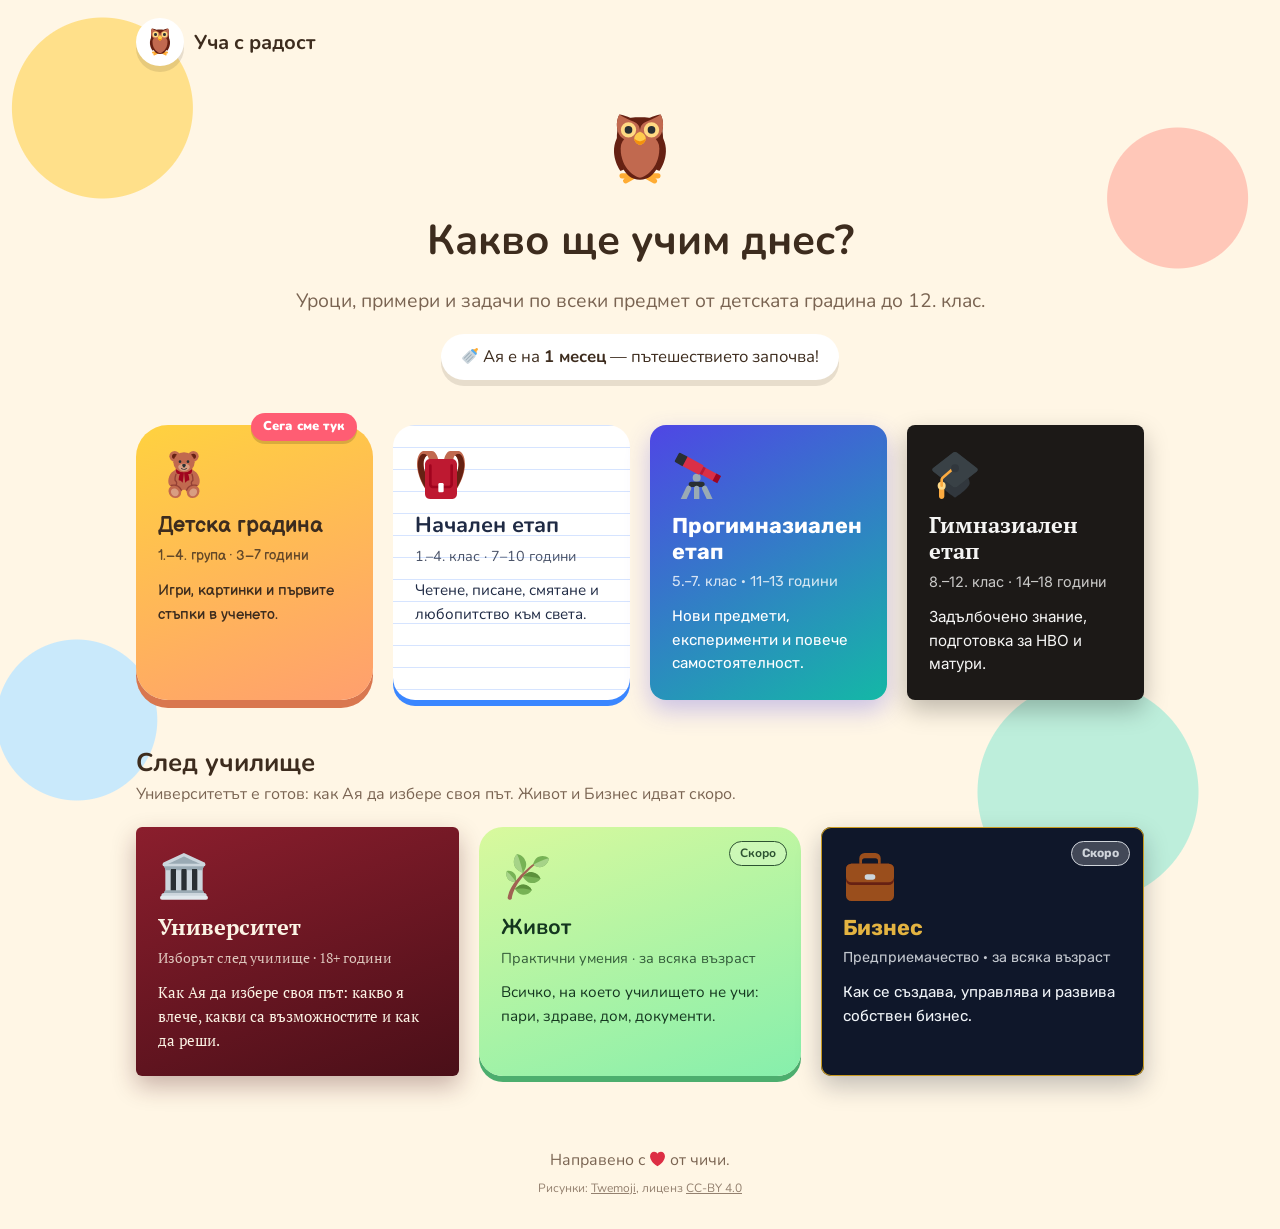
==== commit 84bfd986: "Университет: как Ая да избере своя път (18 урока) Разделите са опознай себе си, пътищата след 12. кл" ====
--- a/index.html
+++ b/index.html
@@ -134,6 +134,12 @@
   <script src="js/lessons/h10-bel-math-chasove.js"></script>
   <script src="js/lessons/h10-lang-inf-it-chasove.js"></script>
   <script src="js/lessons/h10-ist-geo-phil-chasove.js"></script>
+  <script src="js/lessons/h10-science-arts-chasove.js"></script>
+  <script src="js/lessons/h11-bel-math-chasove.js"></script>
+  <script src="js/lessons/h11-other-chasove.js"></script>
+  <script src="js/lessons/h12-bel-math-chasove.js"></script>
+  <script src="js/lessons/h12-other-chasove.js"></script>
+  <script src="js/lessons/uni-izbor.js"></script>
   <script src="js/lessons/m7-ist-geo.js"></script>
   <script src="js/lessons/m7-other.js"></script>
   <script src="js/lessons/p1-bel-bukva.js"></script>
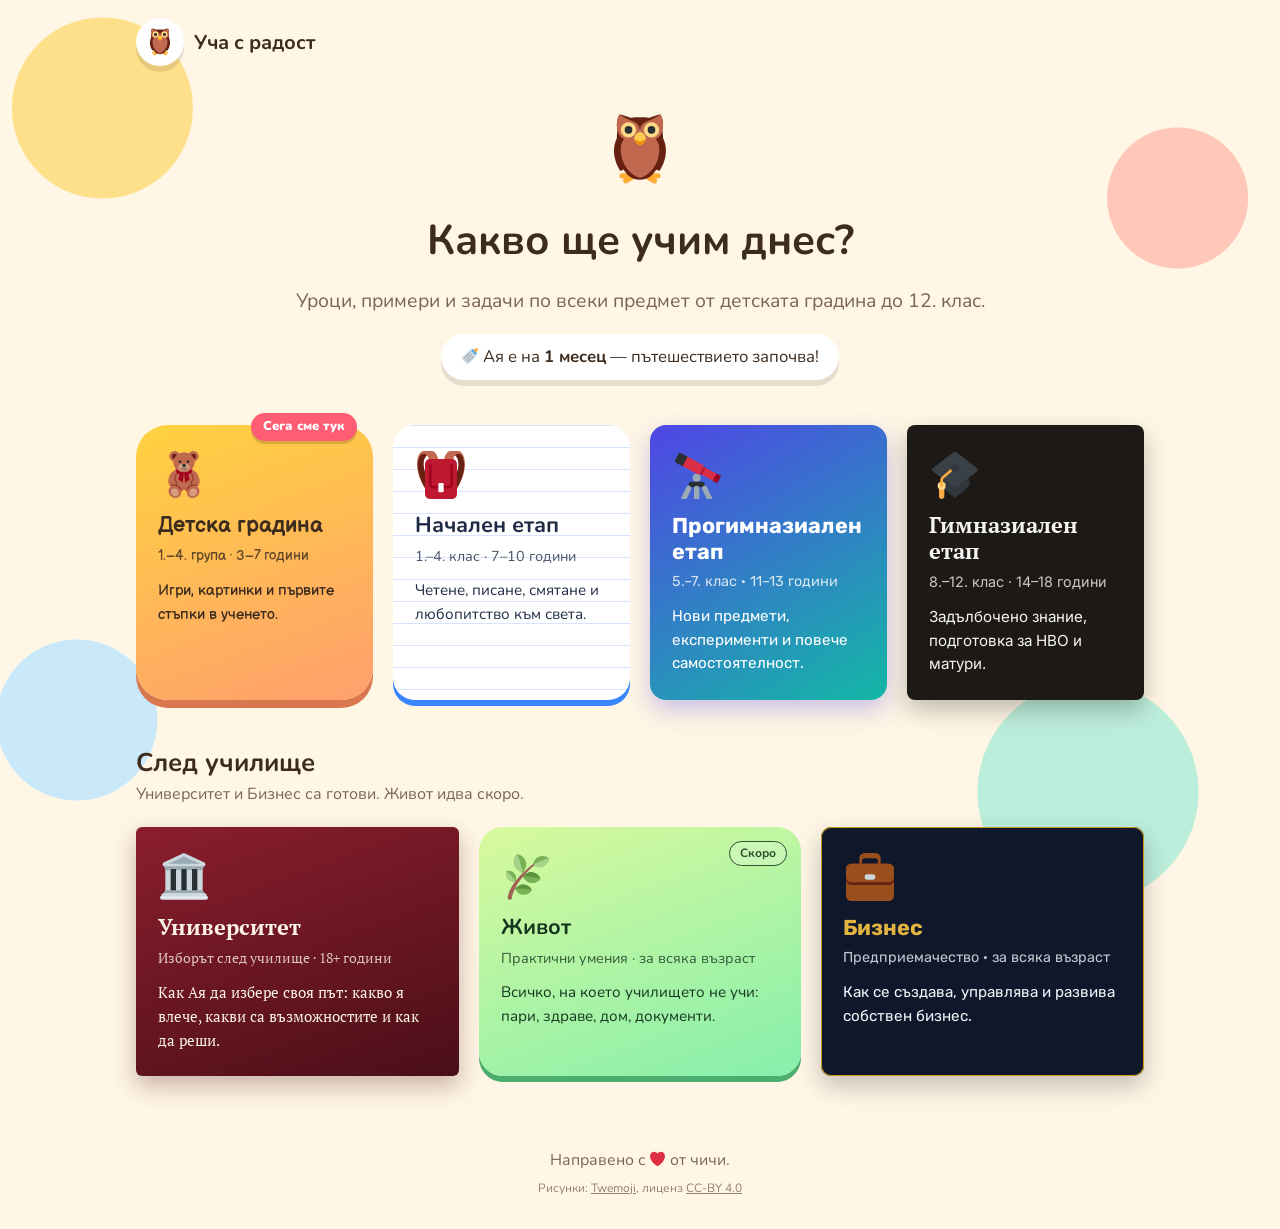
==== commit b6fc2f66: "Бизнес: 21 урока — идея, фирма, счетоводство, маркетинг, управление, инвестиции Co-Authored-By: Clau" ====
--- a/index.html
+++ b/index.html
@@ -140,6 +140,7 @@
   <script src="js/lessons/h12-bel-math-chasove.js"></script>
   <script src="js/lessons/h12-other-chasove.js"></script>
   <script src="js/lessons/uni-izbor.js"></script>
+  <script src="js/lessons/biz.js"></script>
   <script src="js/lessons/m7-ist-geo.js"></script>
   <script src="js/lessons/m7-other.js"></script>
   <script src="js/lessons/p1-bel-bukva.js"></script>
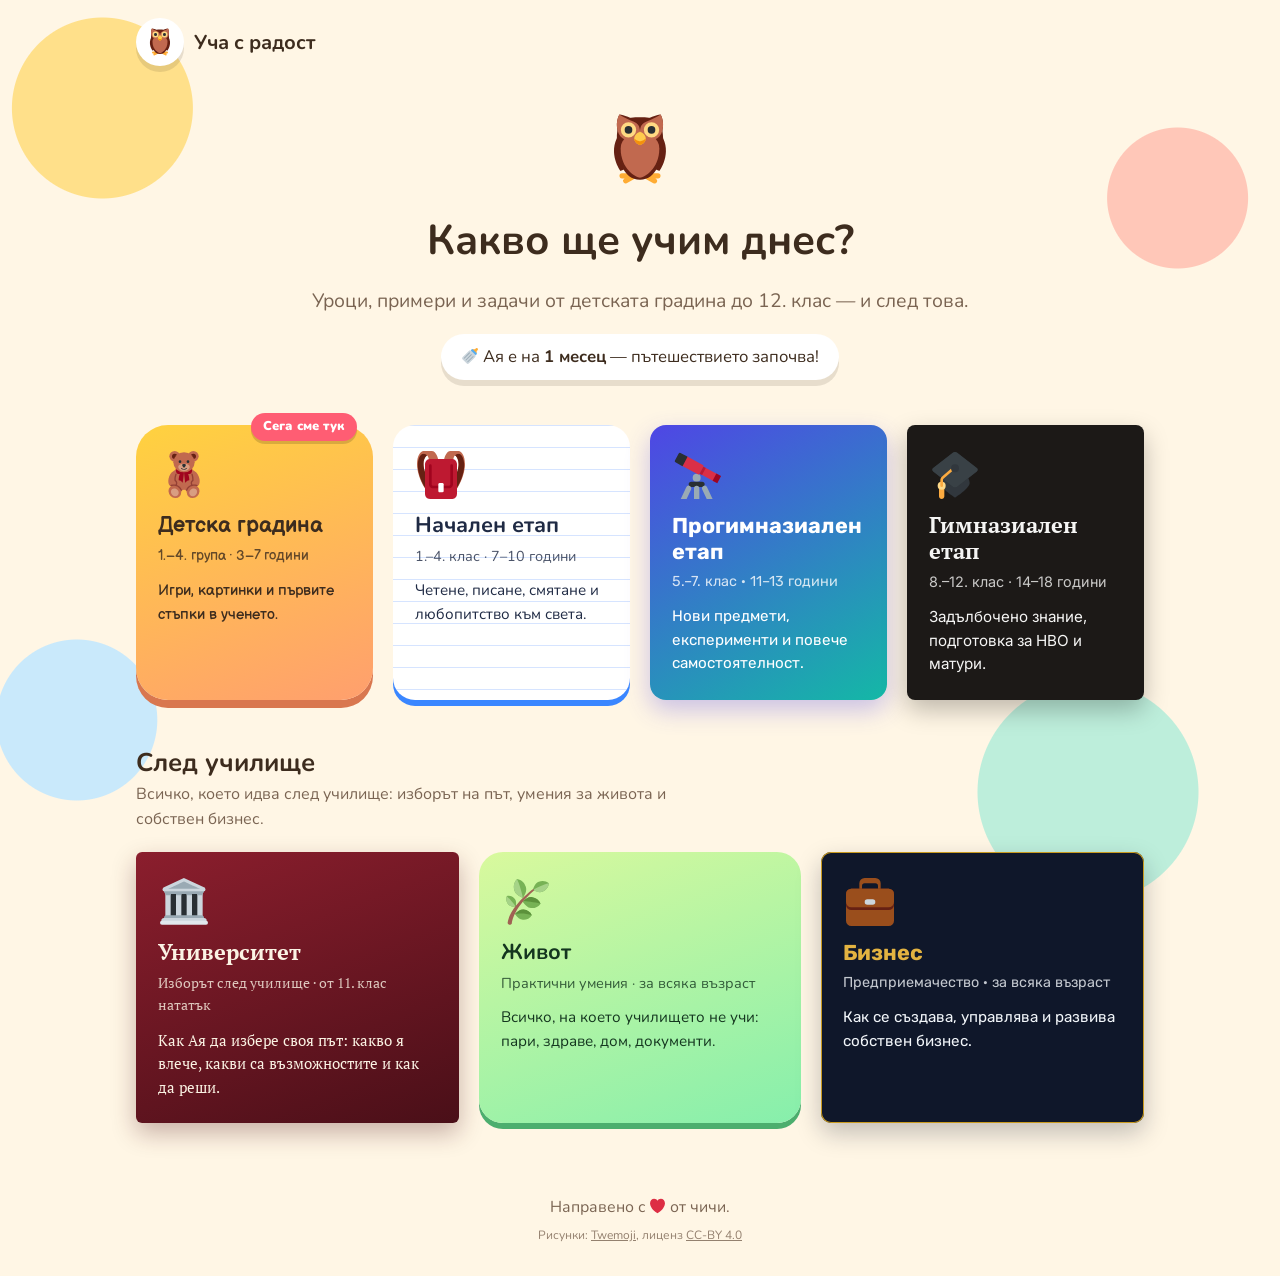
==== commit 5a8d4085: "Живот: 24 урока — пари, здраве, готвене, дом, документи, шофиране, емоции, интернет Co-Authored-By: " ====
--- a/index.html
+++ b/index.html
@@ -141,6 +141,7 @@
   <script src="js/lessons/h12-other-chasove.js"></script>
   <script src="js/lessons/uni-izbor.js"></script>
   <script src="js/lessons/biz.js"></script>
+  <script src="js/lessons/life.js"></script>
   <script src="js/lessons/m7-ist-geo.js"></script>
   <script src="js/lessons/m7-other.js"></script>
   <script src="js/lessons/p1-bel-bukva.js"></script>
